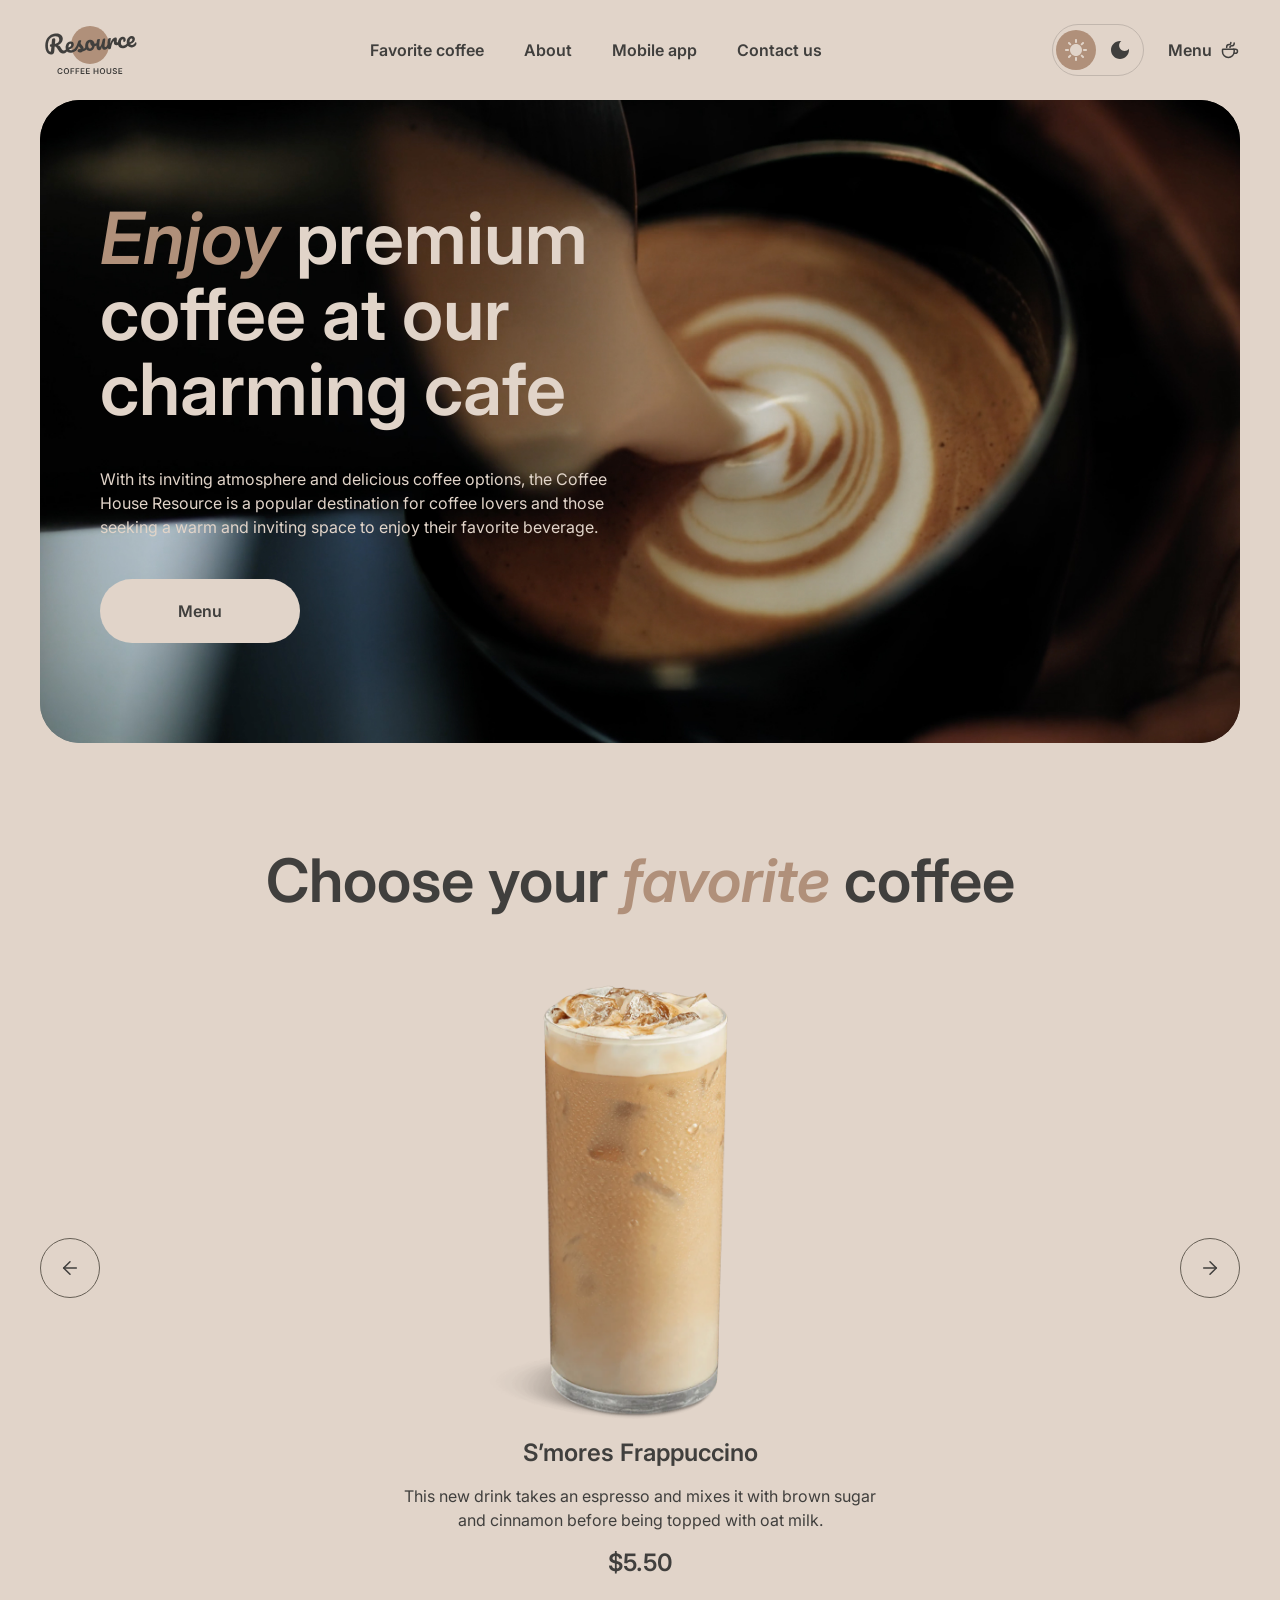
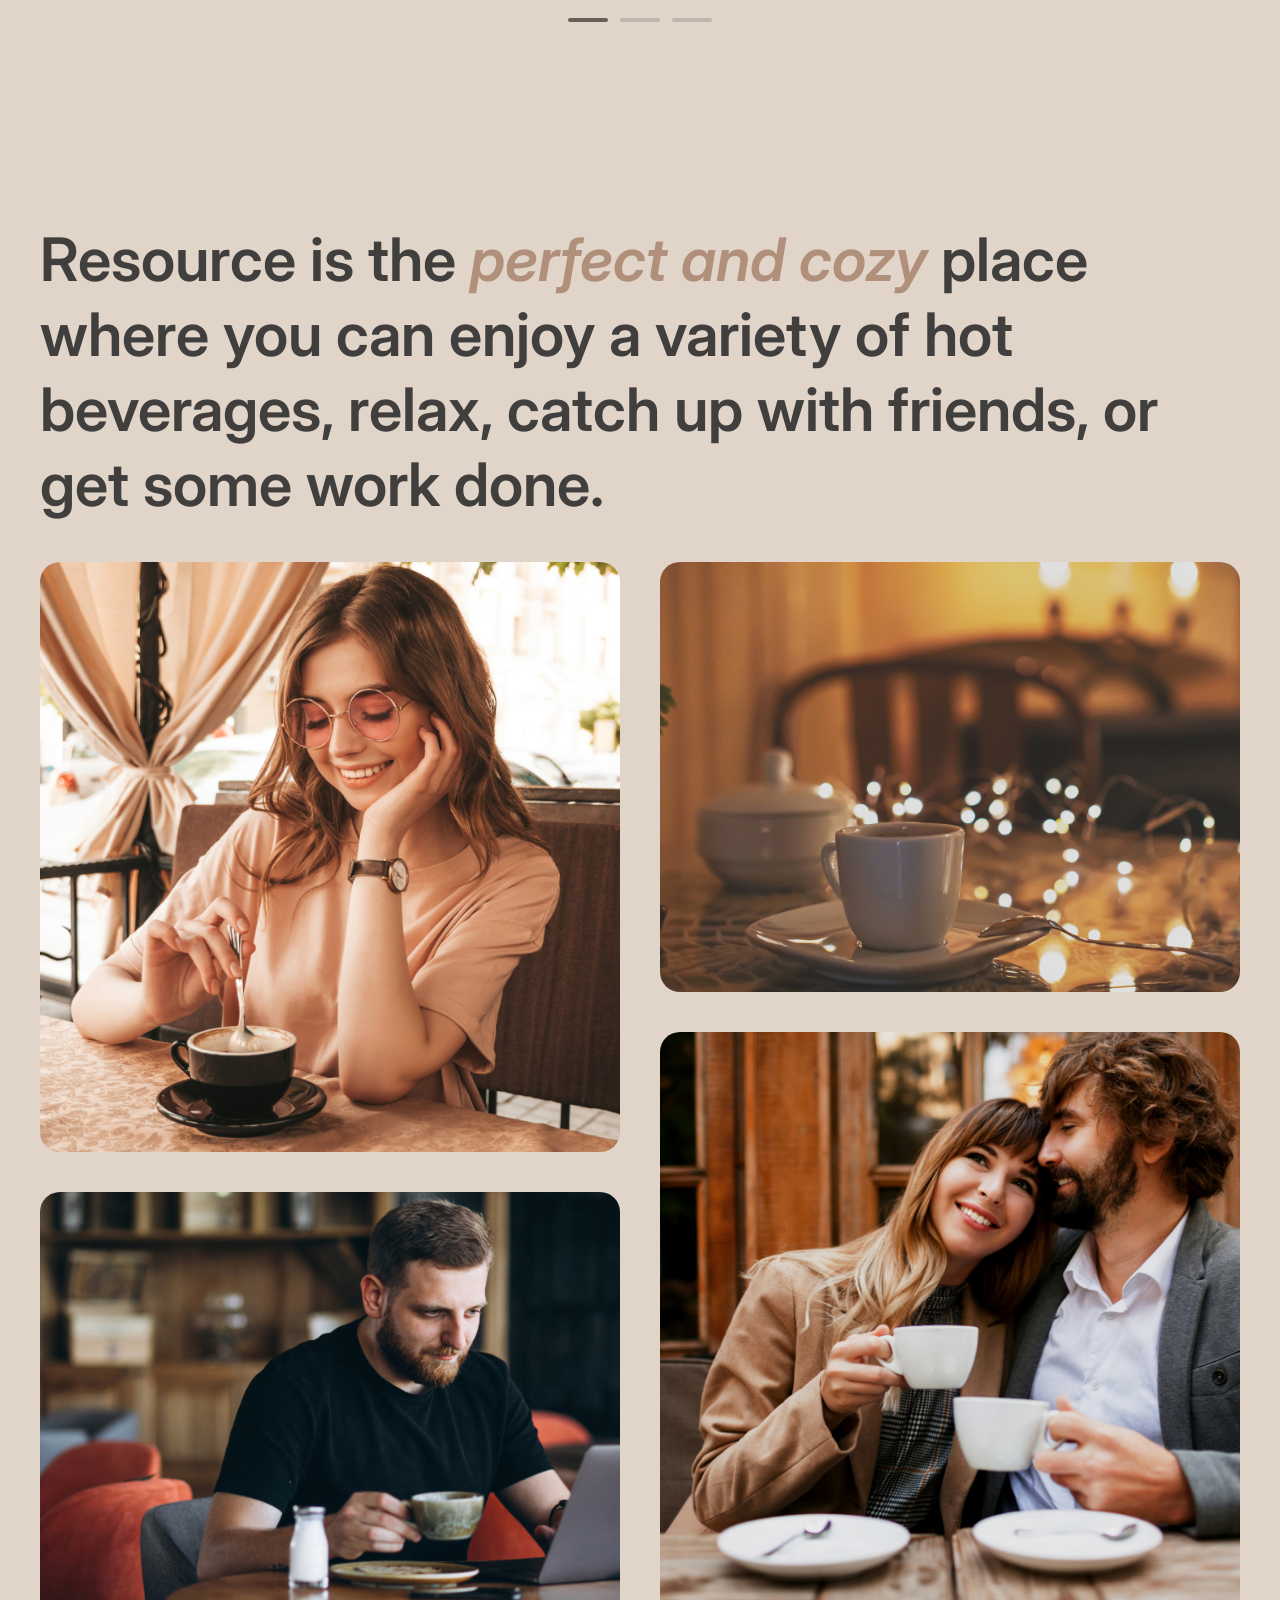
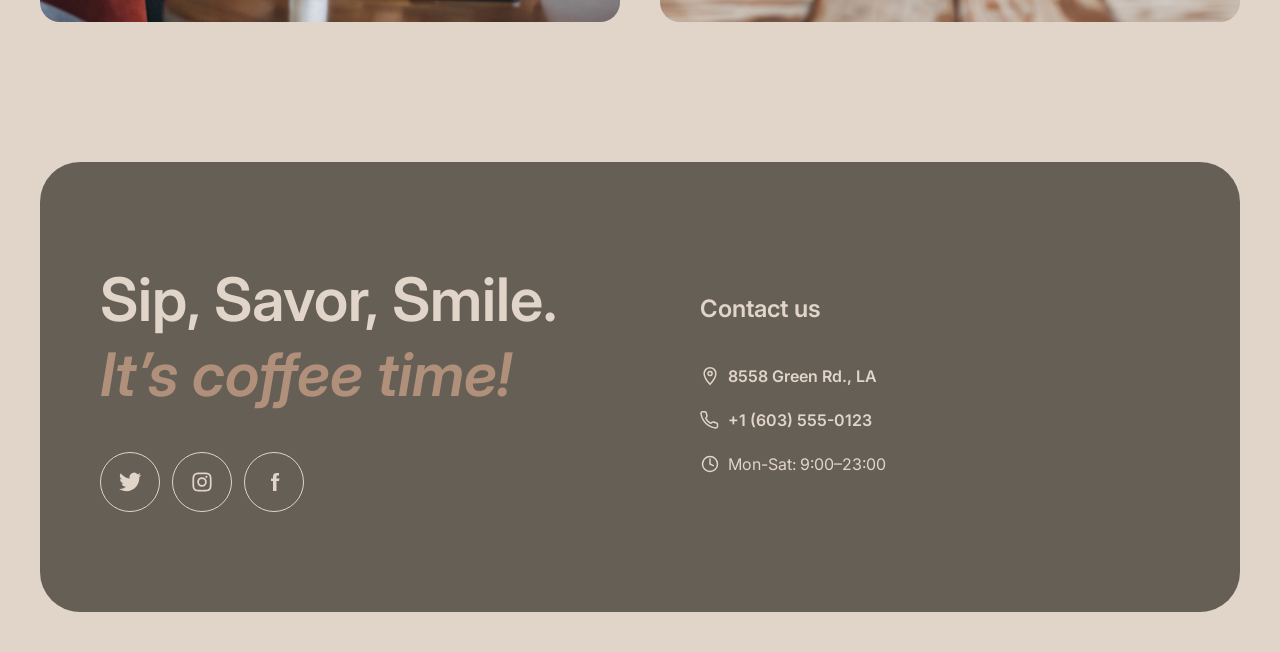
==== index.html @ faaba6bf "feat: add about section" ====
<!DOCTYPE html>
<html lang="en">
  <head>
    <meta charset="UTF-8">
    <meta name="viewport" content="width=device-width, initial-scale=1.0">
    <title>Resource Coffee</title>
    <link rel="preconnect" href="https://fonts.googleapis.com">
    <link rel="preconnect" href="https://fonts.gstatic.com" crossorigin>
    <link href="https://fonts.googleapis.com/css2?family=Inter:ital,wght@0,400;0,600;1,600&display=swap" rel="stylesheet">
    <link rel="stylesheet" href="styles/global.css">
    <link rel="stylesheet" href="styles/common.css">
    <link rel="stylesheet" href="styles/main-page.css">
    <script>
      (() => {
        const savedTheme = localStorage.getItem("theme");
        const theme =
          savedTheme ||
          (window.matchMedia("(prefers-color-scheme: dark)").matches
            ? "dark"
            : "light");

        document.documentElement.dataset.theme = theme;
      })();
    </script>
  </head>
  <body>
    <header class="header">
      <a class="header__logo" href="#" aria-label="Resource Coffee">
        <svg class="logo" width="100" height="60" aria-hidden="true" viewBox="0 0 100 60" fill="none" xmlns="http://www.w3.org/2000/svg">
        <path d="M69 25C69 35.4934 60.4934 44 50 44C39.5066 44 31 35.4934 31 25C31 14.5066 39.5066 6 50 6C60.4934 6 69 14.5066 69 25Z" fill="#B0907A"/>
        <path d="M95.6784 22.2913C95.8856 22.2732 96.0534 22.3548 96.1817 22.5364C96.326 22.7165 96.4127 22.9739 96.442 23.3086C96.4922 23.8824 96.4 24.3884 96.1652 24.8265C95.7789 25.5509 95.2359 26.1365 94.5362 26.5832C93.8524 27.0285 93.0084 27.295 92.0042 27.3829C90.4741 27.5168 89.2469 27.1664 88.3226 26.3318C87.3969 25.4812 86.8658 24.2749 86.7291 22.7129C86.6329 21.6131 86.7748 20.5727 87.1547 19.5919C87.5333 18.5951 88.1046 17.7822 88.8687 17.1532C89.6487 16.5229 90.5568 16.1623 91.5928 16.0717C92.5173 15.9908 93.2829 16.2049 93.8895 16.714C94.4948 17.2071 94.8386 17.9239 94.9209 18.8643C95.0171 19.9641 94.7016 20.9473 93.9743 21.814C93.2617 22.6633 91.9772 23.4021 90.1208 24.0303C90.5675 24.73 91.2451 25.0401 92.1537 24.9606C92.8072 24.9035 93.3279 24.7053 93.7158 24.3662C94.1197 24.0257 94.5692 23.4725 95.0643 22.7064C95.2346 22.4506 95.4393 22.3122 95.6784 22.2913ZM91.3914 18.4503C90.8016 18.5019 90.3295 18.8885 89.9751 19.6102C89.6365 20.3304 89.5098 21.1767 89.5949 22.149L89.5991 22.1968C90.5199 21.8914 91.2318 21.4918 91.7347 20.9981C92.2376 20.5044 92.4632 19.9626 92.4117 19.3729C92.3852 19.0701 92.2766 18.8386 92.0859 18.6786C91.9098 18.5013 91.6783 18.4252 91.3914 18.4503Z" fill="currentColor"/>
        <path d="M83.2976 28.1446C81.7356 28.2813 80.4779 27.9497 79.5245 27.1497C78.5857 26.3324 78.0529 25.1985 77.926 23.7481C77.813 22.457 77.969 21.303 78.394 20.2861C78.819 19.2692 79.4149 18.4622 80.1818 17.8651C80.9487 17.268 81.7784 16.9304 82.671 16.8523C83.5477 16.7756 84.2481 16.9793 84.7723 17.4635C85.311 17.9303 85.6159 18.5702 85.6871 19.383C85.7456 20.0525 85.6437 20.6316 85.3813 21.1203C85.1348 21.6076 84.7725 21.8722 84.2944 21.9141C83.9915 21.9406 83.7382 21.8904 83.5344 21.7637C83.3465 21.6356 83.2414 21.444 83.2191 21.189C83.2093 21.0774 83.2141 20.9485 83.2334 20.8023C83.2527 20.6561 83.2676 20.5504 83.278 20.4852C83.3367 20.2392 83.357 20.0125 83.3389 19.8053C83.3208 19.5981 83.2511 19.4436 83.1297 19.3418C83.0243 19.2386 82.876 19.1953 82.6847 19.2121C82.3181 19.2441 81.9901 19.4415 81.7006 19.8041C81.4097 20.1508 81.193 20.6114 81.0506 21.186C80.9081 21.7606 80.8661 22.3826 80.9247 23.0521C81.0865 24.901 81.9723 25.7551 83.5821 25.6142C84.2356 25.557 84.9181 25.2805 85.6296 24.7846C86.3556 24.2714 87.0469 23.5444 87.7034 22.6036C87.8752 22.3637 88.0806 22.2333 88.3197 22.2124C88.5269 22.1942 88.6946 22.2759 88.8229 22.4574C88.9672 22.6375 89.054 22.895 89.0832 23.2297C89.1362 23.8354 89.028 24.3427 88.7587 24.7518C88.0904 25.7418 87.2526 26.5378 86.2452 27.1399C85.2524 27.7247 84.2699 28.0596 83.2976 28.1446Z" fill="currentColor"/>
        <path d="M69.548 29.3476C68.9423 29.4006 68.4841 29.1195 68.1733 28.5042C67.8784 27.8876 67.6696 26.8779 67.5469 25.4753C67.3656 23.4032 67.4882 21.4089 67.9148 19.4924C68.0179 19.0177 68.2197 18.6627 68.5203 18.4276C68.8355 18.1752 69.288 18.0232 69.8778 17.9716C70.1965 17.9437 70.4232 17.964 70.5577 18.0326C70.6921 18.1011 70.7692 18.2469 70.7887 18.4701C70.811 18.7251 70.7416 19.3094 70.5806 20.2229C70.477 20.8744 70.3983 21.4434 70.3445 21.93C70.2907 22.4165 70.2626 23.0132 70.2602 23.7201C70.6663 22.3033 71.1584 21.136 71.7366 20.2181C72.3148 19.3002 72.8987 18.6308 73.4883 18.2098C74.0938 17.7874 74.6595 17.5532 75.1855 17.5072C76.2215 17.4166 76.7849 17.8893 76.8755 18.9253C76.8936 19.1325 76.8658 19.6409 76.7921 20.4504C76.7204 21.0991 76.6915 21.5032 76.7054 21.6626C76.7542 22.2204 76.9779 22.4819 77.3764 22.4471C77.8227 22.408 78.3658 22.0072 79.0057 21.2445C79.1948 21.0191 79.4009 20.8967 79.6241 20.8772C79.8313 20.8591 79.9991 20.9408 80.1274 21.1223C80.2702 21.2864 80.3549 21.5199 80.3814 21.8228C80.433 22.4125 80.314 22.8887 80.0245 23.2513C79.6187 23.7526 79.1275 24.1971 78.5511 24.5848C77.9893 24.9552 77.3736 25.1697 76.7042 25.2282C75.8594 25.3021 75.1951 25.1434 74.7111 24.7521C74.2431 24.3594 73.977 23.7965 73.9129 23.0633C73.892 22.8242 73.895 22.583 73.9219 22.3397C73.9258 22.0182 73.923 21.8016 73.9132 21.69C73.8909 21.435 73.7921 21.3151 73.6167 21.3305C73.3777 21.3514 73.0826 21.6503 72.7315 22.2271C72.395 22.7865 72.0738 23.5213 71.768 24.4314C71.4621 25.3415 71.2322 26.2932 71.0782 27.2864C70.9684 28.0509 70.8058 28.5791 70.5904 28.8709C70.3896 29.1455 70.0421 29.3044 69.548 29.3476Z" fill="currentColor"/>
        <path d="M59.2452 30.2488C58.5279 30.3116 57.9096 30.0364 57.3902 29.4233C56.8853 28.7929 56.5897 27.9836 56.5032 26.9954C56.3986 25.8 56.3828 24.7012 56.4557 23.699C56.5273 22.6809 56.6975 21.5979 56.9665 20.4501C57.0841 19.958 57.2772 19.5958 57.546 19.3635C57.8148 19.1312 58.26 18.9878 58.8816 18.9334C59.2323 18.9028 59.4762 18.9376 59.6135 19.038C59.7667 19.1371 59.8531 19.2981 59.8726 19.5213C59.8838 19.6488 59.8337 20.0868 59.7226 20.8354C59.6148 21.4391 59.534 21.9842 59.4802 22.4707C59.3078 24.1722 59.246 25.3019 59.2948 25.8598C59.3241 26.1945 59.3849 26.4301 59.4771 26.5666C59.568 26.6871 59.7011 26.7397 59.8764 26.7244C60.1155 26.7035 60.3895 26.4386 60.6983 25.9297C61.023 25.4195 61.3421 24.6608 61.6555 23.6536C61.9849 22.6451 62.2788 21.4148 62.5372 19.9627C62.6229 19.4734 62.7842 19.114 63.0211 18.8845C63.2739 18.6535 63.6633 18.5151 64.1893 18.4691C64.5559 18.437 64.8151 18.4625 64.967 18.5456C65.1174 18.6127 65.203 18.7658 65.224 19.0049C65.2588 19.4034 65.1551 20.5127 64.9128 22.3327C64.645 24.412 64.532 25.6907 64.5739 26.1688C64.6004 26.4717 64.685 26.7052 64.8279 26.8694C64.9693 27.0176 65.1437 27.0827 65.3509 27.0645C65.6697 27.0366 66.0275 26.8126 66.4244 26.3924C66.8358 25.9549 67.3698 25.2657 68.0263 24.3249C68.198 24.0851 68.4035 23.9547 68.6425 23.9337C68.8498 23.9156 69.0175 23.9973 69.1458 24.1788C69.2901 24.3589 69.3768 24.6163 69.4061 24.9511C69.4619 25.5886 69.3537 26.096 69.0815 26.4731C68.4701 27.3779 67.7896 28.1361 67.04 28.7477C66.3064 29.358 65.4375 29.707 64.4334 29.7949C63.6683 29.8618 63.0766 29.6165 62.6585 29.0588C62.2562 28.4997 62.0084 27.6862 61.9149 26.6183C61.7388 27.7259 61.4055 28.5982 60.9152 29.2354C60.4235 29.8566 59.8668 30.1944 59.2452 30.2488Z" fill="currentColor"/>
        <path d="M57.5606 22.8796C57.7678 22.8614 57.9362 22.9511 58.0659 23.1485C58.1956 23.346 58.2744 23.6041 58.3023 23.9229C58.3692 24.688 58.1779 25.1625 57.7282 25.3463C56.8011 25.7647 55.7659 26.048 54.6225 26.1963C54.4367 27.5616 53.9332 28.6898 53.1117 29.5808C52.2888 30.4559 51.3115 30.9429 50.1799 31.0419C49.2235 31.1256 48.3824 30.9663 47.6566 30.564C46.9467 30.1603 46.383 29.5913 45.9654 28.8569C45.5478 28.1225 45.3 27.309 45.2219 26.4164C45.1159 25.205 45.2529 24.1089 45.6328 23.1281C46.0114 22.1313 46.5841 21.3343 47.351 20.7372C48.1165 20.1242 48.9933 19.7744 49.9816 19.688C51.1929 19.582 52.2022 19.9193 53.0093 20.6999C53.8309 21.4632 54.3592 22.453 54.5941 23.6691C55.339 23.5558 56.2177 23.3183 57.23 22.9567C57.3547 22.9136 57.4649 22.8879 57.5606 22.8796ZM50.1494 28.4908C50.6595 28.4462 51.0797 28.2007 51.41 27.7542C51.7563 27.3063 51.959 26.6863 52.0182 25.8941C51.4948 25.6026 51.0739 25.1977 50.7555 24.6795C50.4531 24.1599 50.2754 23.5972 50.2224 22.9916C50.2001 22.7365 50.2017 22.4794 50.2272 22.2202L50.1076 22.2307C49.4701 22.2864 48.9633 22.644 48.5873 23.3032C48.2259 23.9452 48.094 24.824 48.1916 25.9398C48.2683 26.8164 48.4942 27.4712 48.8694 27.9042C49.2605 28.3357 49.6872 28.5313 50.1494 28.4908Z" fill="currentColor"/>
        <path d="M40.3093 32.4354C39.4805 32.508 38.8262 32.3725 38.3464 32.029C37.8826 31.6841 37.6298 31.2726 37.5879 30.7944C37.5517 30.38 37.6717 30.0081 37.9481 29.6787C38.2244 29.3494 38.6575 29.1589 39.2472 29.1073C39.4544 29.0892 39.6956 29.0922 39.9708 29.1163C40.2604 29.1231 40.4777 29.1282 40.6226 29.1316C40.5704 28.7185 40.4406 28.3364 40.2332 27.9851C40.0417 27.6325 39.8038 27.3 39.5195 26.9876C39.2338 26.6592 38.9682 26.3773 38.7228 26.1418C38.3109 27.1254 37.8851 27.9497 37.4454 28.6145C37.0216 29.278 36.5472 29.9137 36.0222 30.5218C35.7604 30.8338 35.4701 31.0038 35.1513 31.0316C34.8963 31.054 34.6814 30.9844 34.5067 30.823C34.3306 30.6457 34.2307 30.4216 34.207 30.1506C34.1791 29.8318 34.2648 29.5272 34.4643 29.2367L34.7416 28.827C35.5235 27.6664 36.1068 26.7159 36.4918 25.9756C36.7223 25.4896 36.9874 24.8481 37.2871 24.0509C37.5853 23.2379 37.8735 22.4016 38.1517 21.542C38.3932 20.8142 38.9921 20.4085 39.9484 20.3248C40.3947 20.2858 40.709 20.2984 40.8913 20.3628C41.0736 20.4271 41.1725 20.547 41.1878 20.7223C41.1962 20.8179 41.1775 20.9722 41.1319 21.1849C41.0863 21.3977 41.0167 21.6126 40.9233 21.8296C40.6866 22.4285 40.5857 22.9272 40.6205 23.3257C40.6415 23.5647 40.7442 23.8208 40.9286 24.0937C41.1291 24.3653 41.4235 24.7009 41.8118 25.1006C42.3804 25.7254 42.8131 26.2657 43.11 26.7216C43.4214 27.1601 43.6015 27.6583 43.6503 28.2162C43.6642 28.3756 43.6678 28.6001 43.6611 28.8898C44.4156 28.5187 45.2617 27.6335 46.1993 26.2345C46.371 25.9946 46.5765 25.8642 46.8155 25.8433C47.0227 25.8252 47.1905 25.9069 47.3188 26.0884C47.4631 26.2685 47.5498 26.5259 47.5791 26.8606C47.6321 27.4663 47.5239 27.9737 47.2545 28.3827C46.544 29.4407 45.8382 30.185 45.1371 30.6158C44.4505 31.0292 43.5747 31.2985 42.5095 31.4238C41.9194 32.0215 41.186 32.3587 40.3093 32.4354Z" fill="currentColor"/>
        <path d="M36.6171 26.7357C36.8243 26.7175 36.9921 26.7992 37.1204 26.9807C37.2646 27.1608 37.3514 27.4183 37.3807 27.753C37.4365 28.3905 37.3283 28.8979 37.0561 29.2751C36.5291 30.0439 35.7502 30.7786 34.7193 31.4791C33.7044 32.1782 32.5833 32.5815 31.3559 32.6888C29.6823 32.8353 28.3436 32.4947 27.3396 31.667C26.3356 30.8394 25.7646 29.6365 25.6266 28.0586C25.5304 26.9588 25.6722 25.9185 26.0522 24.9376C26.4308 23.9408 27.0021 23.1279 27.7662 22.4989C28.5462 21.8686 29.4542 21.508 30.4903 21.4174C31.4147 21.3365 32.1803 21.5506 32.787 22.0597C33.3923 22.5528 33.7361 23.2696 33.8183 24.21C33.9145 25.3098 33.599 26.293 32.8718 27.1597C32.1591 28.009 30.8826 28.7471 29.0422 29.3739C29.5048 30.0722 30.294 30.3726 31.4098 30.275C32.127 30.2122 32.9183 29.894 33.7836 29.3204C34.6634 28.7295 35.4025 27.9983 36.0009 27.1269C36.1726 26.887 36.378 26.7566 36.6171 26.7357ZM30.2888 23.796C29.6991 23.8476 29.227 24.2342 28.8725 24.9559C28.534 25.6761 28.4073 26.5224 28.4923 27.4947L28.4965 27.5425C29.4174 27.2371 30.1293 26.8375 30.6322 26.3438C31.1351 25.8501 31.3607 25.3083 31.3091 24.7186C31.2826 24.4158 31.174 24.1843 30.9834 24.0243C30.8072 23.847 30.5757 23.7709 30.2888 23.796Z" fill="currentColor"/>
        <path d="M27.6906 27.5167C27.8978 27.4986 28.0656 27.5803 28.1939 27.7618C28.3382 27.9419 28.4249 28.1993 28.4542 28.5341C28.5086 29.1557 28.4004 29.6631 28.1296 30.0561C27.4454 31.0476 26.7351 31.8324 25.9987 32.4108C25.261 32.9733 24.3581 33.3012 23.2902 33.3946C22.2541 33.4853 21.3451 33.2837 20.5631 32.79C19.797 32.2949 19.028 31.3985 18.256 30.1009C17.6351 29.063 17.151 28.3023 16.8035 27.8188C16.4547 27.3193 16.119 26.9712 15.7967 26.7745C15.4903 26.5765 15.1198 26.4724 14.6852 26.4622C14.6508 26.8025 14.5595 27.8705 14.4114 29.6663C14.3537 30.4744 14.3165 30.9675 14.3 31.1456C14.2256 32.1319 13.9724 32.9089 13.5402 33.4767C13.1067 34.0286 12.4038 34.3471 11.4315 34.4321C10.3636 34.5256 9.38799 34.2977 8.50477 33.7486C7.63609 33.1822 6.9298 32.3606 6.38589 31.2839C5.84059 30.1913 5.50518 28.9277 5.37968 27.4932C5.1454 24.8154 5.40544 22.4638 6.15978 20.4383C6.93006 18.4115 8.10738 16.8148 9.69174 15.6483C11.2906 14.4644 13.1899 13.7763 15.3895 13.5838C16.9196 13.45 18.223 13.5688 19.2994 13.9404C20.3759 14.312 21.1968 14.8826 21.762 15.6523C22.3432 16.4206 22.6784 17.3148 22.7676 18.3349C22.8457 19.2275 22.7073 20.1229 22.3522 21.0213C22.0117 21.9023 21.4476 22.7066 20.66 23.434C19.8724 24.1614 18.8869 24.7375 17.7034 25.1622C18.4866 25.3025 19.1057 25.5856 19.5605 26.0116C20.0154 26.4376 20.4891 27.0787 20.9816 27.9351C21.5115 28.8524 22.0112 29.5153 22.4806 29.924C22.966 30.3312 23.4955 30.5098 24.0693 30.4596C24.5794 30.4149 25.0509 30.205 25.4838 29.8299C25.9154 29.4388 26.4456 28.7981 27.0744 27.9079C27.2461 27.6681 27.4515 27.5377 27.6906 27.5167ZM11.3837 26.727C10.8418 26.7744 10.4561 26.6797 10.2266 26.4428C10.013 26.2045 9.89225 25.9259 9.86436 25.6071C9.8309 25.2246 9.92394 24.9113 10.1435 24.6672C10.379 24.4218 10.6562 24.2851 10.9749 24.2572L11.5727 24.2049C11.691 22.6206 11.8123 21.2528 11.9364 20.1016C12.053 19.0474 12.6771 18.4708 13.8088 18.3718C14.7173 18.2923 15.2071 18.659 15.2782 19.4719C15.2936 19.6473 15.2975 19.7835 15.2899 19.8805L14.9199 23.9121C15.7764 23.789 16.5393 23.5134 17.2085 23.0855C17.8937 22.6561 18.4149 22.0966 18.7722 21.4068C19.1454 20.7156 19.2957 19.9556 19.2232 19.1268C19.1353 18.1226 18.7236 17.3636 17.988 16.8498C17.2524 16.3359 16.2232 16.1369 14.9002 16.2526C13.3382 16.3893 12.0016 16.8997 10.8904 17.7839C9.79381 18.6508 8.98568 19.8779 8.46605 21.4653C7.94503 23.0366 7.78003 24.9142 7.97108 27.0978C8.06033 28.1179 8.24063 28.9855 8.51198 29.7006C8.78334 30.4157 9.08648 30.9432 9.42139 31.2834C9.75631 31.6235 10.0592 31.7817 10.3302 31.7579C10.5374 31.7398 10.6957 31.6216 10.8051 31.4032C10.9304 31.1834 11.0127 30.839 11.052 30.3698L11.3837 26.727Z" fill="currentColor"/>
        <path d="M78.4033 54.0001V48.1819H82.1874V49.0654H79.4573V50.645H81.9914V51.5285H79.4573V53.1165H82.2101V54.0001H78.4033Z" fill="currentColor"/>
        <path d="M75.9698 49.7813C75.9433 49.5332 75.8316 49.34 75.6346 49.2017C75.4395 49.0635 75.1857 48.9943 74.8732 48.9943C74.6535 48.9943 74.4651 49.0275 74.3079 49.0938C74.1507 49.1601 74.0304 49.25 73.9471 49.3637C73.8638 49.4773 73.8211 49.607 73.8192 49.7529C73.8192 49.8741 73.8467 49.9792 73.9016 50.0682C73.9585 50.1572 74.0352 50.233 74.1317 50.2955C74.2283 50.3561 74.3353 50.4072 74.4528 50.4489C74.5702 50.4906 74.6886 50.5256 74.8079 50.554L75.3533 50.6904C75.573 50.7415 75.7842 50.8106 75.9869 50.8977C76.1914 50.9849 76.3742 51.0947 76.5352 51.2273C76.698 51.3599 76.8268 51.5199 76.9215 51.7074C77.0162 51.8949 77.0636 52.1146 77.0636 52.3665C77.0636 52.7074 76.9764 53.0076 76.8022 53.2671C76.628 53.5246 76.3761 53.7263 76.0465 53.8722C75.7189 54.0161 75.3221 54.0881 74.8562 54.0881C74.4035 54.0881 74.0105 54.018 73.6772 53.8779C73.3458 53.7377 73.0863 53.5332 72.8988 53.2642C72.7132 52.9953 72.6128 52.6676 72.5977 52.2813H73.6346C73.6497 52.4839 73.7122 52.6525 73.8221 52.787C73.9319 52.9214 74.0749 53.0218 74.2511 53.0881C74.4291 53.1544 74.628 53.1875 74.8477 53.1875C75.0768 53.1875 75.2776 53.1534 75.4499 53.0852C75.6242 53.0152 75.7605 52.9186 75.859 52.7955C75.9575 52.6705 76.0077 52.5246 76.0096 52.358C76.0077 52.2065 75.9632 52.0815 75.8761 51.983C75.7889 51.8826 75.6668 51.7993 75.5096 51.733C75.3543 51.6648 75.1725 51.6042 74.9641 51.5512L74.3022 51.3807C73.823 51.2576 73.4442 51.071 73.1658 50.821C72.8893 50.5692 72.7511 50.2349 72.7511 49.8182C72.7511 49.4754 72.8439 49.1752 73.0295 48.9176C73.217 48.6601 73.4717 48.4602 73.7937 48.3182C74.1156 48.1743 74.4802 48.1023 74.8874 48.1023C75.3003 48.1023 75.6621 48.1743 75.9727 48.3182C76.2852 48.4602 76.5304 48.6582 76.7085 48.912C76.8865 49.1638 76.9783 49.4536 76.984 49.7813H75.9698Z" fill="currentColor"/>
        <path d="M70.2086 48.1819H71.2626V51.983C71.2626 52.3997 71.1641 52.7662 70.9672 53.0825C70.7721 53.3987 70.4975 53.6459 70.1433 53.8239C69.7891 54.0001 69.3753 54.0881 68.9018 54.0881C68.4264 54.0881 68.0117 54.0001 67.6575 53.8239C67.3033 53.6459 67.0287 53.3987 66.8336 53.0825C66.6386 52.7662 66.541 52.3997 66.541 51.983V48.1819H67.595V51.895C67.595 52.1374 67.648 52.3533 67.7541 52.5427C67.862 52.7321 68.0136 52.8807 68.2086 52.9887C68.4037 53.0948 68.6348 53.1478 68.9018 53.1478C69.1689 53.1478 69.3999 53.0948 69.595 52.9887C69.792 52.8807 69.9435 52.7321 70.0495 52.5427C70.1556 52.3533 70.2086 52.1374 70.2086 51.895V48.1819Z" fill="currentColor"/>
        <path d="M65.1444 51.0909C65.1444 51.7178 65.027 52.2548 64.7922 52.7017C64.5592 53.1468 64.241 53.4877 63.8376 53.7245C63.4361 53.9612 62.9806 54.0796 62.4711 54.0796C61.9617 54.0796 61.5052 53.9612 61.1018 53.7245C60.7003 53.4858 60.3821 53.144 60.1473 52.6989C59.9143 52.2519 59.7979 51.7159 59.7979 51.0909C59.7979 50.464 59.9143 49.9281 60.1473 49.483C60.3821 49.036 60.7003 48.6942 61.1018 48.4574C61.5052 48.2207 61.9617 48.1023 62.4711 48.1023C62.9806 48.1023 63.4361 48.2207 63.8376 48.4574C64.241 48.6942 64.5592 49.036 64.7922 49.483C65.027 49.9281 65.1444 50.464 65.1444 51.0909ZM64.0848 51.0909C64.0848 50.6496 64.0157 50.2775 63.8774 49.9745C63.741 49.6695 63.5516 49.4394 63.3092 49.2841C63.0668 49.1269 62.7874 49.0483 62.4711 49.0483C62.1549 49.0483 61.8755 49.1269 61.6331 49.2841C61.3907 49.4394 61.2003 49.6695 61.0621 49.9745C60.9257 50.2775 60.8575 50.6496 60.8575 51.0909C60.8575 51.5322 60.9257 51.9053 61.0621 52.2102C61.2003 52.5133 61.3907 52.7434 61.6331 52.9006C61.8755 53.0559 62.1549 53.1335 62.4711 53.1335C62.7874 53.1335 63.0668 53.0559 63.3092 52.9006C63.5516 52.7434 63.741 52.5133 63.8774 52.2102C64.0157 51.9053 64.0848 51.5322 64.0848 51.0909Z" fill="currentColor"/>
        <path d="M53.5918 54.0001V48.1819H54.6458V50.645H57.3418V48.1819H58.3986V54.0001H57.3418V51.5285H54.6458V54.0001H53.5918Z" fill="currentColor"/>
        <path d="M45.9482 54.0001V48.1819H49.7323V49.0654H47.0022V50.645H49.5363V51.5285H47.0022V53.1165H49.7551V54.0001H45.9482Z" fill="currentColor"/>
        <path d="M40.6895 54.0001V48.1819H44.4735V49.0654H41.7434V50.645H44.2775V51.5285H41.7434V53.1165H44.4963V54.0001H40.6895Z" fill="currentColor"/>
        <path d="M35.6016 54.0001V48.1819H39.3288V49.0654H36.6555V50.645H39.0732V51.5285H36.6555V54.0001H35.6016Z" fill="currentColor"/>
        <path d="M30.5137 54.0001V48.1819H34.2409V49.0654H31.5676V50.645H33.9853V51.5285H31.5676V54.0001H30.5137Z" fill="currentColor"/>
        <path d="M29.1181 51.0909C29.1181 51.7178 29.0007 52.2548 28.7658 52.7017C28.5328 53.1468 28.2147 53.4877 27.8113 53.7245C27.4097 53.9612 26.9542 54.0796 26.4448 54.0796C25.9353 54.0796 25.4789 53.9612 25.0755 53.7245C24.6739 53.4858 24.3558 53.144 24.1209 52.6989C23.888 52.2519 23.7715 51.7159 23.7715 51.0909C23.7715 50.464 23.888 49.9281 24.1209 49.483C24.3558 49.036 24.6739 48.6942 25.0755 48.4574C25.4789 48.2207 25.9353 48.1023 26.4448 48.1023C26.9542 48.1023 27.4097 48.2207 27.8113 48.4574C28.2147 48.6942 28.5328 49.036 28.7658 49.483C29.0007 49.9281 29.1181 50.464 29.1181 51.0909ZM28.0584 51.0909C28.0584 50.6496 27.9893 50.2775 27.851 49.9745C27.7147 49.6695 27.5253 49.4394 27.2828 49.2841C27.0404 49.1269 26.7611 49.0483 26.4448 49.0483C26.1285 49.0483 25.8491 49.1269 25.6067 49.2841C25.3643 49.4394 25.1739 49.6695 25.0357 49.9745C24.8993 50.2775 24.8311 50.6496 24.8311 51.0909C24.8311 51.5322 24.8993 51.9053 25.0357 52.2102C25.1739 52.5133 25.3643 52.7434 25.6067 52.9006C25.8491 53.0559 26.1285 53.1335 26.4448 53.1335C26.7611 53.1335 27.0404 53.0559 27.2828 52.9006C27.5253 52.7434 27.7147 52.5133 27.851 52.2102C27.9893 51.9053 28.0584 51.5322 28.0584 51.0909Z" fill="currentColor"/>
        <path d="M22.5536 50.1449H21.4911C21.4608 49.9707 21.4049 49.8163 21.3235 49.6818C21.2421 49.5455 21.1407 49.4299 21.0195 49.3352C20.8983 49.2406 20.7601 49.1695 20.6048 49.1222C20.4513 49.0729 20.2856 49.0483 20.1076 49.0483C19.7913 49.0483 19.511 49.1279 19.2667 49.287C19.0224 49.4442 18.8311 49.6752 18.6928 49.9801C18.5546 50.2832 18.4854 50.6534 18.4854 51.0909C18.4854 51.536 18.5546 51.911 18.6928 52.2159C18.833 52.519 19.0243 52.7481 19.2667 52.9034C19.511 53.0568 19.7904 53.1335 20.1048 53.1335C20.279 53.1335 20.4419 53.1108 20.5934 53.0654C20.7468 53.018 20.8841 52.9489 21.0053 52.858C21.1284 52.7671 21.2317 52.6553 21.315 52.5227C21.4002 52.3902 21.4589 52.2387 21.4911 52.0682L22.5536 52.0739C22.5138 52.3504 22.4277 52.6099 22.2951 52.8523C22.1644 53.0947 21.993 53.3087 21.7809 53.4943C21.5688 53.6781 21.3207 53.822 21.0366 53.9262C20.7525 54.0284 20.4371 54.0796 20.0906 54.0796C19.5792 54.0796 19.1228 53.9612 18.7212 53.7245C18.3197 53.4877 18.0034 53.1459 17.7724 52.6989C17.5413 52.2519 17.4258 51.7159 17.4258 51.0909C17.4258 50.464 17.5423 49.9281 17.7752 49.483C18.0082 49.036 18.3254 48.6942 18.7269 48.4574C19.1284 48.2207 19.583 48.1023 20.0906 48.1023C20.4144 48.1023 20.7156 48.1477 20.994 48.2387C21.2724 48.3296 21.5205 48.4631 21.7383 48.6392C21.9561 48.8135 22.1351 49.0275 22.2752 49.2813C22.4173 49.5332 22.5101 49.821 22.5536 50.1449Z" fill="currentColor"/>
        </svg>
      </a>
      <nav class="header__nav" aria-label="Main">
        <ul class="header__nav-list">
          <li><a class="link" href="#favorite">Favorite coffee</a></li>
          <li><a class="link" href="#about">About</a></li>
          <li><a class="link" href="#">Mobile app</a></li>
          <li><a class="link" href="#">Contact us</a></li>
        </ul>
      </nav>
      <div class="header__actions">
        <div class="theme-switch" role="group" aria-label="Theme">
          <button class="theme-switch__option" type="button" data-theme-set="light" aria-pressed="true" aria-label="Light theme">
            <svg class="theme-switch__icon theme-switch__icon--sun" width="22" height="22" aria-hidden="true" viewBox="0 0 22 22" fill="none" xmlns="http://www.w3.org/2000/svg">
              <path d="M10 3V1C10 0.45 10.45 0 11 0C11.55 0 12 0.45 12 1V3C12 3.55 11.55 4 11 4C10.45 4 10 3.55 10 3ZM17.36 6.05L18.77 4.63C19.16 4.24 19.16 3.61 18.77 3.22C18.38 2.83 17.75 2.83 17.36 3.22L15.95 4.64C15.56 5.03 15.56 5.66 15.95 6.05C16.34 6.44 16.97 6.44 17.36 6.05ZM21 10H19C18.45 10 18 10.45 18 11C18 11.55 18.45 12 19 12H21C21.55 12 22 11.55 22 11C22 10.45 21.55 10 21 10ZM11 18C10.45 18 10 18.45 10 19V21C10 21.55 10.45 22 11 22C11.55 22 12 21.55 12 21V19C12 18.45 11.55 18 11 18ZM4.64 6.05L3.22 4.64C2.83 4.25 2.83 3.61 3.22 3.23C3.61 2.85 4.25 2.84 4.63 3.23L6.04 4.64C6.43 5.03 6.43 5.67 6.04 6.05C5.65 6.43 5.02 6.44 4.64 6.05ZM15.95 15.95C15.56 16.34 15.56 16.98 15.95 17.36L17.36 18.77C17.75 19.16 18.39 19.16 18.77 18.77C19.16 18.38 19.16 17.74 18.77 17.36L17.36 15.95C16.98 15.56 16.34 15.56 15.95 15.95ZM1 12H3C3.55 12 4 11.55 4 11C4 10.45 3.55 10 3 10H1C0.45 10 0 10.45 0 11C0 11.55 0.45 12 1 12ZM4.64 18.78L6.05 17.37C6.44 16.98 6.44 16.34 6.05 15.96C5.66 15.58 5.02 15.57 4.64 15.96L3.23 17.37C2.84 17.76 2.84 18.4 3.23 18.78C3.61 19.17 4.25 19.17 4.64 18.78ZM11 5C7.69 5 5 7.69 5 11C5 14.31 7.69 17 11 17C14.31 17 17 14.31 17 11C17 7.69 14.31 5 11 5Z" fill="currentColor"/>
            </svg>
          </button>
          <button class="theme-switch__option" type="button" data-theme-set="dark" aria-pressed="false" aria-label="Dark theme">
            <svg class="theme-switch__icon theme-switch__icon--moon" width="18" height="18" aria-hidden="true" viewBox="0 0 18 18" fill="none" xmlns="http://www.w3.org/2000/svg">
              <path d="M9 0C4.03 0 0 4.03 0 9C0 13.97 4.03 18 9 18C13.97 18 18 13.97 18 9C18 8.54 17.96 8.08 17.9 7.64C16.92 9.01 15.32 9.9 13.5 9.9C10.52 9.9 8.1 7.48 8.1 4.5C8.1 2.69 8.99 1.08 10.36 0.0999999C9.92 0.0399999 9.46 0 9 0Z" fill="currentColor"/>
            </svg>
          </button>
        </div>
        <a class="link header__menu" href="#">
          Menu
          <svg class="header__menu-icon" width="20" height="20" aria-hidden="true" viewBox="0 0 20 20" fill="none" xmlns="http://www.w3.org/2000/svg">
            <path d="M14.167 9.76667V11.6667C14.167 14.8883 11.5553 17.5 8.33366 17.5C5.112 17.5 2.50033 14.8883 2.50033 11.6667V9.76667C2.50033 9.4353 2.76896 9.16667 3.10033 9.16667H13.567C13.8984 9.16667 14.167 9.4353 14.167 9.76667Z" stroke="currentColor" stroke-width="1.5" stroke-linecap="round" stroke-linejoin="round"/>
            <path d="M10.0003 7.50008C10.0003 6.66675 10.5956 5.83341 11.786 5.83341C13.101 5.83341 14.167 4.76743 14.167 3.45246V2.91675" stroke="currentColor" stroke-width="1.5" stroke-linecap="round" stroke-linejoin="round"/>
            <path d="M6.66634 7.5V7.08333C6.66634 5.70262 7.78563 4.58333 9.16634 4.58333C10.0868 4.58333 10.833 3.83714 10.833 2.91667V2.5" stroke="currentColor" stroke-width="1.5" stroke-linecap="round" stroke-linejoin="round"/>
            <path d="M13.333 9.16675H15.4163C16.5669 9.16675 17.4997 10.0995 17.4997 11.2501C17.4997 12.4007 16.5669 13.3334 15.4163 13.3334H14.1663" stroke="currentColor" stroke-width="1.5" stroke-linecap="round" stroke-linejoin="round"/>
          </svg>
        </a>
        <button class="header__burger" type="button" aria-label="Open menu">
          <svg class="header__burger-icon" width="44" height="44" aria-hidden="true" viewBox="0 0 44 44" fill="none" xmlns="http://www.w3.org/2000/svg">
            <rect x="0.5" y="0.5" width="43" height="43" rx="21.5" stroke="var(--border-inverse)"/>
            <path d="M14 18H30" stroke="currentColor" stroke-width="1.5" stroke-linecap="round" stroke-linejoin="round"/>
            <path d="M14 26H30" stroke="currentColor" stroke-width="1.5" stroke-linecap="round" stroke-linejoin="round"/>
          </svg>
        </button>
      </div>
    </header>

    <main class="main">
      <section class="hero" aria-label="Welcome">
        <video
          class="hero__video"
          autoplay
          muted
          loop
          playsinline
          poster="images/hero/img-hero.jpg"
          aria-hidden="true"
        >
          <source src="images/hero/hero.mp4" type="video/mp4">
        </video>
        <div class="hero__content">
          <h1 class="heading-1 hero__title">
            <span class="heading-1--accent">Enjoy</span> premium coffee
            at our charming cafe
          </h1>
          <p class="medium hero__text">
            With its inviting atmosphere and delicious coffee options, the Coffee House Resource
            is a popular destination for coffee lovers and those seeking a warm and inviting space to enjoy their
            favorite beverage.
          </p>
          <a class="button hero__button" href="#">
            <span class="hero__button-label">Menu</span>
            <svg class="hero__button-icon" width="20" height="20" aria-hidden="true" viewBox="0 0 20 20" fill="none" xmlns="http://www.w3.org/2000/svg">
              <path d="M14.167 9.76667V11.6667C14.167 14.8883 11.5553 17.5 8.33366 17.5C5.112 17.5 2.50033 14.8883 2.50033 11.6667V9.76667C2.50033 9.4353 2.76896 9.16667 3.10033 9.16667H13.567C13.8984 9.16667 14.167 9.4353 14.167 9.76667Z" stroke="currentColor" stroke-width="1.5" stroke-linecap="round" stroke-linejoin="round"/>
              <path d="M10.0003 7.50008C10.0003 6.66675 10.5956 5.83341 11.786 5.83341C13.101 5.83341 14.167 4.76743 14.167 3.45246V2.91675" stroke="currentColor" stroke-width="1.5" stroke-linecap="round" stroke-linejoin="round"/>
              <path d="M6.66634 7.5V7.08333C6.66634 5.70262 7.78563 4.58333 9.16634 4.58333C10.0868 4.58333 10.833 3.83714 10.833 2.91667V2.5" stroke="currentColor" stroke-width="1.5" stroke-linecap="round" stroke-linejoin="round"/>
              <path d="M13.333 9.16675H15.4163C16.5669 9.16675 17.4997 10.0995 17.4997 11.2501C17.4997 12.4007 16.5669 13.3334 15.4163 13.3334H14.1663" stroke="currentColor" stroke-width="1.5" stroke-linecap="round" stroke-linejoin="round"/>
            </svg>
          </a>
        </div>
      </section>

      <section class="favorites" id="favorite" aria-labelledby="favorites-title">
        <h2 class="heading-2 favorites__title" id="favorites-title">
          Choose your <span class="heading-2--accent">favorite</span> coffee
        </h2>

        <div class="slider" data-slider>
          <button class="slider__arrow slider__arrow--prev" type="button" aria-label="Previous slide">
            <svg width="24" height="24" aria-hidden="true" viewBox="0 0 24 24" fill="none" xmlns="http://www.w3.org/2000/svg">
              <path d="M18.3 12H5.7" stroke="currentColor" stroke-width="1.5" stroke-linecap="round" stroke-linejoin="round"/>
              <path d="M12 5.7 5.7 12 12 18.3" stroke="currentColor" stroke-width="1.5" stroke-linecap="round" stroke-linejoin="round"/>
            </svg>
          </button>

          <div class="slider__viewport">
            <ul class="slider__track">
              <li class="slider__slide">
                <img
                  class="slider__image"
                  src="images/slider/coffee-slider-1.png"
                  alt="S’mores Frappuccino"
                  width="480"
                  height="480"
                >
                <div class="slider__content">
                  <h3 class="heading-3 slider__name">S’mores Frappuccino</h3>
                  <p class="medium slider__description">
                    This new drink takes an espresso and mixes it with brown sugar and cinnamon
                    before being topped with oat milk.
                  </p>
                  <p class="heading-3 slider__price">$5.50</p>
                </div>
              </li>
              <li class="slider__slide">
                <img
                  class="slider__image"
                  src="images/slider/coffee-slider-2.png"
                  alt="Caramel Macchiato"
                  width="480"
                  height="480"
                >
                <div class="slider__content">
                  <h3 class="heading-3 slider__name">Caramel Macchiato</h3>
                  <p class="medium slider__description">
                    Fragrant and unique classic espresso with rich caramel-peanut syrup,
                    with cream under whipped thick foam.
                  </p>
                  <p class="heading-3 slider__price">$5.00</p>
                </div>
              </li>
              <li class="slider__slide">
                <img
                  class="slider__image"
                  src="images/slider/coffee-slider-3.png"
                  alt="Ice coffee"
                  width="480"
                  height="480"
                >
                <div class="slider__content">
                  <h3 class="heading-3 slider__name">Ice coffee</h3>
                  <p class="medium slider__description">
                    A popular summer drink that tones and invigorates.
                    Prepared from coffee, milk and ice.
                  </p>
                  <p class="heading-3 slider__price">$4.50</p>
                </div>
              </li>
            </ul>
          </div>

          <button class="slider__arrow slider__arrow--next" type="button" aria-label="Next slide">
            <svg width="24" height="24" aria-hidden="true" viewBox="0 0 24 24" fill="none" xmlns="http://www.w3.org/2000/svg">
              <path d="M5.7 12h12.6" stroke="currentColor" stroke-width="1.5" stroke-linecap="round" stroke-linejoin="round"/>
              <path d="M12 5.7 18.3 12 12 18.3" stroke="currentColor" stroke-width="1.5" stroke-linecap="round" stroke-linejoin="round"/>
            </svg>
          </button>

          <div class="slider__pagination" aria-hidden="true">
            <span class="slider__bullet is-active"></span>
            <span class="slider__bullet"></span>
            <span class="slider__bullet"></span>
          </div>
        </div>
      </section>

      <section class="about" id="about" aria-labelledby="about-title">
        <h2 class="heading-2 about__title" id="about-title">
          Resource is the <span class="heading-2--accent">perfect and cozy</span> place where you can enjoy a variety of hot beverages, relax, catch up with friends, or get some work done.
        </h2>

        <div class="about__gallery">
          <div class="about__column about__column--left">
            <img
              class="about__image about__image--1"
              src="images/about/about-1.jpg"
              alt="Woman enjoying coffee at a sunny cafe table"
              width="660"
              height="590"
            >
            <img
              class="about__image about__image--3"
              src="images/about/about-3.jpg"
              alt="Man working on a laptop with a cup of coffee"
              width="660"
              height="430"
            >
          </div>
          <div class="about__column about__column--right">
            <img
              class="about__image about__image--2"
              src="images/about/about-2.jpg"
              alt="Espresso cup on a table with warm cafe lights"
              width="660"
              height="430"
            >
            <img
              class="about__image about__image--4"
              src="images/about/about-4.jpg"
              alt="Couple sharing coffee together"
              width="660"
              height="590"
            >
          </div>
        </div>
      </section>
    </main>

    <footer class="footer">
      <div class="footer__inner">
        <div class="footer__promo">
          <h2 class="footer__title heading-2">
            Sip, Savor, Smile.
            <span class="heading-2--accent">It’s coffee time!</span>
          </h2>
          <ul class="footer__socials">
            <li>
              <a class="footer__social-link" href="https://twitter.com/" target="_blank" rel="noopener noreferrer" aria-label="Twitter">
                <svg width="24" height="24" aria-hidden="true" viewBox="0 0 24 24" fill="none" xmlns="http://www.w3.org/2000/svg">
                  <path d="M23.1 4.85c-.84.37-1.74.62-2.68.74a4.66 4.66 0 0 0 2.04-2.57 9.3 9.3 0 0 1-2.95 1.13 4.64 4.64 0 0 0-7.91 4.23A13.17 13.17 0 0 1 2.67 3.15a4.63 4.63 0 0 0 1.44 6.19 4.61 4.61 0 0 1-2.1-.58v.06a4.64 4.64 0 0 0 3.72 4.55 4.65 4.65 0 0 1-2.1.08 4.65 4.65 0 0 0 4.33 3.22A9.31 9.31 0 0 1 1 19.04a13.13 13.13 0 0 0 7.12 2.09c8.54 0 13.21-7.07 13.21-13.21 0-.2 0-.4-.01-.6A9.44 9.44 0 0 0 23.1 4.85Z" fill="currentColor"/>
                </svg>
              </a>
            </li>
            <li>
              <a class="footer__social-link" href="https://www.instagram.com/" target="_blank" rel="noopener noreferrer" aria-label="Instagram">
                <svg width="24" height="24" aria-hidden="true" viewBox="0 0 24 24" fill="none" xmlns="http://www.w3.org/2000/svg">
                  <path fill-rule="evenodd" clip-rule="evenodd" d="M12 7.2A4.8 4.8 0 1 0 12 16.8 4.8 4.8 0 0 0 12 7.2Zm0 7.8a3 3 0 1 1 0-6 3 3 0 0 1 0 6Z" fill="currentColor"/>
                  <path d="M17.52 6.84a1.12 1.12 0 1 1-2.24 0 1.12 1.12 0 0 1 2.24 0Z" fill="currentColor"/>
                  <path fill-rule="evenodd" clip-rule="evenodd" d="M12 2.4c-2.6 0-2.93.01-3.96.06-1.02.05-1.72.21-2.33.45a4.71 4.71 0 0 0-1.7 1.1 4.71 4.71 0 0 0-1.1 1.7c-.24.61-.4 1.31-.45 2.33C2.41 9.07 2.4 9.4 2.4 12s.01 2.93.06 3.96c.05 1.02.21 1.72.45 2.33a4.71 4.71 0 0 0 1.1 1.7 4.71 4.71 0 0 0 1.7 1.1c.61.24 1.31.4 2.33.45 1.03.05 1.36.06 3.96.06s2.93-.01 3.96-.06c1.02-.05 1.72-.21 2.33-.45a4.71 4.71 0 0 0 1.7-1.1 4.71 4.71 0 0 0 1.1-1.7c.24-.61.4-1.31.45-2.33.05-1.03.06-1.36.06-3.96s-.01-2.93-.06-3.96c-.05-1.02-.21-1.72-.45-2.33a4.71 4.71 0 0 0-1.1-1.7 4.71 4.71 0 0 0-1.7-1.1c-.61-.24-1.31-.4-2.33-.45C14.93 2.41 14.6 2.4 12 2.4Zm0 1.8c2.56 0 2.86.01 3.86.06.93.04 1.44.2 1.77.33.45.17.77.38 1.1.72.35.34.55.66.72 1.1.13.34.29.85.33 1.78.05 1 .06 1.3.06 3.86s-.01 2.86-.06 3.86c-.04.93-.2 1.44-.33 1.77-.17.45-.38.77-.72 1.1-.34.35-.66.55-1.1.72-.34.13-.85.29-1.78.33-1 .05-1.3.06-3.86.06s-2.86-.01-3.86-.06c-.93-.04-1.44-.2-1.77-.33a2.96 2.96 0 0 1-1.1-.72 2.96 2.96 0 0 1-.72-1.1c-.13-.34-.29-.85-.33-1.78-.05-1-.06-1.3-.06-3.86s.01-2.86.06-3.86c.04-.93.2-1.44.33-1.77.17-.45.38-.77.72-1.1.34-.35.66-.55 1.1-.72.34-.13.85-.29 1.78-.33 1-.05 1.3-.06 3.86-.06Z" fill="currentColor"/>
                </svg>
              </a>
            </li>
            <li>
              <a class="footer__social-link" href="https://www.facebook.com/" target="_blank" rel="noopener noreferrer" aria-label="Facebook">
                <svg width="24" height="24" aria-hidden="true" viewBox="0 0 24 24" fill="none" xmlns="http://www.w3.org/2000/svg">
                  <path d="M14.5 8.5V6.75c0-.69.56-1.25 1.25-1.25H17V3h-2.25A3.75 3.75 0 0 0 11 6.75V8.5H9v2.5h2V21h3.5v-10H17l.5-2.5h-3Z" fill="currentColor"/>
                </svg>
              </a>
            </li>
          </ul>
        </div>

        <div class="footer__contacts">
          <h3 class="footer__contacts-title heading-3">Contact us</h3>
          <ul class="footer__contacts-list">
            <li>
              <a class="footer__contact-link link" href="https://maps.google.com/?q=8558+Green+Rd.,+LA" target="_blank" rel="noopener noreferrer">
                <svg class="footer__contact-icon" width="20" height="20" aria-hidden="true" viewBox="0 0 20 20" fill="none" xmlns="http://www.w3.org/2000/svg">
                  <path d="M10 1.67A5.83 5.83 0 0 0 4.17 7.5C4.17 12.08 10 18.33 10 18.33s5.83-6.25 5.83-10.83A5.83 5.83 0 0 0 10 1.67Zm0 7.91a2.08 2.08 0 1 1 0-4.16 2.08 2.08 0 0 1 0 4.16Z" stroke="currentColor" stroke-width="1.5" stroke-linecap="round" stroke-linejoin="round"/>
                </svg>
                <span>8558 Green Rd., LA</span>
              </a>
            </li>
            <li>
              <a class="footer__contact-link link" href="tel:+16035550123">
                <svg class="footer__contact-icon" width="20" height="20" aria-hidden="true" viewBox="0 0 20 20" fill="none" xmlns="http://www.w3.org/2000/svg">
                  <path d="M17.5 14.15v2.08a1.67 1.67 0 0 1-1.82 1.67 16.5 16.5 0 0 1-7.2-2.56 16.25 16.25 0 0 1-5-5 16.5 16.5 0 0 1-2.56-7.27A1.67 1.67 0 0 1 2.58 1.67h2.08a1.67 1.67 0 0 1 1.67 1.43c.1.78.3 1.54.58 2.26a1.67 1.67 0 0 1-.38 1.76L5.7 8.28a13.33 13.33 0 0 0 5 5l1.16-.83a1.67 1.67 0 0 1 1.76-.38c.72.28 1.48.48 2.26.58a1.67 1.67 0 0 1 1.62 1.5Z" stroke="currentColor" stroke-width="1.5" stroke-linecap="round" stroke-linejoin="round"/>
                </svg>
                <span>+1 (603) 555-0123</span>
              </a>
            </li>
            <li>
              <p class="footer__contact-link">
                <svg class="footer__contact-icon" width="20" height="20" aria-hidden="true" viewBox="0 0 20 20" fill="none" xmlns="http://www.w3.org/2000/svg">
                  <path d="M10 5v5l3.33 1.67" stroke="currentColor" stroke-width="1.5" stroke-linecap="round" stroke-linejoin="round"/>
                  <circle cx="10" cy="10" r="7.5" stroke="currentColor" stroke-width="1.5"/>
                </svg>
                <span>Mon-Sat: 9:00–23:00</span>
              </p>
            </li>
          </ul>
        </div>
      </div>
    </footer>
    <script src="scripts/theme.js"></script>
    <script src="scripts/slider.js"></script>
  </body>
</html>
---- styles/global.css ----
*,
*::before,
*::after {
  margin: 0;
  padding: 0;
  box-sizing: border-box;
}

:root {
  /* Text */
  --text-primary: #403f3d;
  --text-inverse: #e1d4c9;
  --text-accent: #b0907a;

  /* Background */
  --bg-page: #e1d4c9;
  --bg-container: #665f55;
  --bg-overlay: rgb(64 63 61 / 80%);

  /* Border */
  --border-primary: #c1b6ad;
  --border-inverse: #665f55;

  /* Layout */
  --layout-max-width: 1440px;
  --layout-padding: 16px;

  /* Footer */
  --footer-gap: 40px;
  --footer-column-gap: 100px;
  --footer-padding-block: 60px;
  --footer-padding-inline: 16px;

  /* Typography — mobile first */
  --font-family: "Inter", sans-serif;
  --font-weight-regular: 400;
  --font-weight-semibold: 600;

  --font-size-heading-1: 42px;
  --line-height-heading-1: 115%;

  --font-size-heading-2: 32px;
  --line-height-heading-2: 125%;

  --font-size-heading-3: 24px;
  --line-height-heading-3: 125%;

  --font-size-medium: 16px;
  --line-height-medium: 150%;

  --font-size-caption: 10px;
  --line-height-caption: 140%;

  --font-size-link: 16px;
  --line-height-link: 150%;

  --font-size-burger-link: 32px;
  --line-height-burger-link: 125%;
}

@media (min-width: 768px) {
  :root {
    --layout-padding: 40px;
    --footer-gap: 100px;
    --footer-padding-block: 100px;
    --footer-padding-inline: 60px;
  }
}

@media (min-width: 769px) {
  :root {
    --font-size-heading-1: 72px;
    --line-height-heading-1: 105%;

    --font-size-heading-2: 60px;
    --line-height-heading-2: 125%;
  }
}

@media (min-width: 1440px) {
  :root {
    --footer-padding-inline: 100px;
  }
}

body {
  font-family: var(--font-family);
  font-size: var(--font-size-medium);
  font-weight: var(--font-weight-regular);
  line-height: var(--line-height-medium);
  color: var(--text-primary);
  background-color: var(--bg-page);
}

.heading-1 {
  font-size: var(--font-size-heading-1);
  font-weight: var(--font-weight-semibold);
  line-height: var(--line-height-heading-1);
}

.heading-1--accent {
  font-style: italic;
  color: var(--text-accent);
}

.heading-2 {
  font-size: var(--font-size-heading-2);
  font-weight: var(--font-weight-semibold);
  line-height: var(--line-height-heading-2);
}

.heading-2--accent {
  font-style: italic;
  color: var(--text-accent);
}

.heading-3 {
  font-size: var(--font-size-heading-3);
  font-weight: var(--font-weight-semibold);
  line-height: var(--line-height-heading-3);
}

.medium {
  font-size: var(--font-size-medium);
  font-weight: var(--font-weight-regular);
  line-height: var(--line-height-medium);
}

.caption {
  font-size: var(--font-size-caption);
  font-weight: var(--font-weight-semibold);
  line-height: var(--line-height-caption);
}

.link,
.button {
  font-size: var(--font-size-link);
  font-weight: var(--font-weight-semibold);
  line-height: var(--line-height-link);
}

.link {
  position: relative;
  text-decoration: none;
}

.link::after {
  content: "";
  position: absolute;
  left: 0;
  top: 100%;
  width: 0;
  height: 2px;
  background-color: currentColor;
  transition: width 0.3s ease;
}

.link:hover::after {
  width: 100%;
}

.burger-link {
  font-size: var(--font-size-burger-link);
  font-weight: var(--font-weight-semibold);
  line-height: var(--line-height-burger-link);
}

[data-theme="dark"] {
  /* Text: dark-text-primary, dark-text-inverse, dark-text-accent */
  --text-primary: #e1d4c9;
  --text-inverse: #e1d4c9;
  --text-accent: #b0907a;

  /* Background: dark-bg-page, dark-bg-container, dark-bg-overlay */
  --bg-page: #292826;
  --bg-container: #403f3d;
  --bg-overlay: rgb(41 40 38 / 80%);

  /* Border: dark-border-primary, dark-border-inverse */
  --border-primary: #665f55;
  --border-inverse: #c1b6ad;
}
---- styles/common.css ----
.header,
.main,
.footer {
  width: 100%;
  max-width: var(--layout-max-width);
  margin-inline: auto;
}

.header {
  display: flex;
  justify-content: space-between;
  align-items: center;
  padding-top: 20px;
  padding-inline: var(--layout-padding);
}

.header__logo {
  display: inline-block;
  flex-shrink: 0;
  color: var(--text-primary);
}

.header__nav {
  flex: 1 1 auto;
  min-width: 0;
  margin-inline: 40px;
}

.header__nav-list {
  display: none;
  align-items: center;
  justify-content: center;
  gap: 40px;
  min-width: 0;
  max-width: 100%;
  list-style: none;
}

@media (min-width: 921px) {
  .header__nav-list {
    display: flex;
  }
}

.header__nav-list li {
  min-width: 0;
  overflow: hidden;
}

.header__nav-list a {
  display: block;
  padding-block: 4px;
  overflow: hidden;
  color: inherit;
  text-decoration: none;
  white-space: nowrap;
  text-overflow: ellipsis;
}

.header__nav-list a.link::after {
  top: auto;
  bottom: 0;
}

.header__actions {
  display: flex;
  flex-shrink: 0;
  align-items: center;
  gap: 24px;
}

.theme-switch {
  display: inline-flex;
  align-items: center;
  gap: 4px;
  height: 52px;
  padding: 3px;
  border: 1px solid var(--border-primary);
  border-radius: 100px;
  background-color: transparent;
  box-sizing: border-box;
}

[data-theme="dark"] .theme-switch {
  background-color: var(--bg-page);
}

.theme-switch__option {
  display: inline-flex;
  align-items: center;
  justify-content: center;
  width: 40px;
  height: 40px;
  padding: 0;
  border: none;
  border-radius: 100px;
  background-color: transparent;
  color: var(--text-primary);
  cursor: pointer;
  transition:
    background-color 0.3s ease,
    color 0.3s ease;
}

[data-theme="dark"] .theme-switch__option {
  color: var(--text-inverse);
}

.theme-switch__option[aria-pressed="true"] {
  background-color: var(--text-accent);
  color: var(--text-inverse);
}

.theme-switch__option:not([aria-pressed="true"]):hover {
  background-color: var(--border-inverse);
  color: var(--text-inverse);
}

.theme-switch__icon {
  display: block;
  flex-shrink: 0;
}

.header__menu {
  display: none;
  align-items: center;
  gap: 8px;
  padding-block: 4px;
  color: var(--text-primary);
}

@media (min-width: 921px) {
  .header__menu {
    display: inline-flex;
  }
}

.header__menu-icon {
  display: block;
  flex-shrink: 0;
}

.header__burger {
  display: inline-flex;
  align-items: center;
  justify-content: center;
  width: 44px;
  height: 44px;
  padding: 0;
  border: none;
  background-color: transparent;
  color: var(--text-primary);
  cursor: pointer;
}

.header__burger-icon {
  display: block;
}

@media (min-width: 921px) {
  .header__burger {
    display: none;
  }
}

.logo {
  display: block;
}

.footer {
  padding: 40px var(--layout-padding);
}

.footer__inner {
  display: flex;
  flex-direction: column;
  gap: var(--footer-gap) var(--footer-column-gap);
  padding: var(--footer-padding-block) var(--footer-padding-inline);
  border-radius: 40px;
  background-color: var(--bg-container);
  color: var(--text-inverse);
}

.footer__title {
  display: flex;
  flex-direction: column;
  margin-bottom: 40px;
  font-size: 32px;
  line-height: 125%;
}

@media (min-width: 768px) {
  .footer__title {
    font-size: 60px;
  }
}

.footer__socials {
  display: flex;
  flex-wrap: wrap;
  gap: 12px;
  list-style: none;
}

.footer__social-link {
  display: inline-flex;
  align-items: center;
  justify-content: center;
  width: 60px;
  height: 60px;
  border: 1px solid var(--text-inverse);
  border-radius: 100px;
  color: var(--text-inverse);
  transition:
    background-color 0.3s ease,
    color 0.3s ease;
}

.footer__social-link:hover {
  background-color: var(--text-inverse);
  color: var(--bg-container);
}

.footer__contacts {
  display: flex;
  flex-direction: column;
  gap: 40px;
}

.footer__contacts-list {
  display: flex;
  flex-direction: column;
  gap: 16px;
  list-style: none;
}

.footer__contact-link {
  display: inline-flex;
  align-items: center;
  gap: 8px;
  color: inherit;
  text-decoration: none;
  transition: opacity 0.3s ease;
}

a.footer__contact-link:hover {
  opacity: 0.7;
}

.footer__contact-icon {
  flex-shrink: 0;
}

@media (min-width: 1025px) {
  .footer__inner {
    display: grid;
    grid-template-columns: 1fr 1fr;
    align-items: center;
  }

  .footer__promo {
    min-width: 500px;
    max-width: 530px;
  }

  .footer__contacts {
    min-width: 200px;
  }
}

@media (min-width: 1440px) {
  .footer__inner {
    grid-template-columns: 1fr 1fr;
  }

  .footer__promo {
    min-width: 0;
    max-width: none;
  }
}
---- styles/main-page.css ----
.main {
  padding-inline: var(--layout-padding);
  padding-top: 20px;
}

.hero {
  position: relative;
  overflow: hidden;
  padding: 60px 16px;
  border-radius: 40px;
  color: var(--text-inverse);
  background-color: var(--bg-container);
  background-image: url("../images/hero/img-hero.jpg");
  background-position: center;
  background-size: cover;
  background-repeat: no-repeat;
}

.hero__video {
  position: absolute;
  inset: 0;
  z-index: 0;
  width: 100%;
  height: 100%;
  object-fit: cover;
  pointer-events: none;
}

.hero__content {
  position: relative;
  z-index: 1;
  display: flex;
  flex-direction: column;
  align-items: flex-start;
  max-width: 530px;
}

.hero__title {
  margin-bottom: 40px;
}

.hero__text {
  margin-bottom: 40px;
}

.hero__button {
  display: inline-grid;
  grid-template-columns: 1fr;
  place-items: center;
  min-width: 200px;
  padding: 20px;
  border: none;
  border-radius: 100px;
  background-color: var(--bg-page);
  color: #403f3d;
  text-decoration: none;
  cursor: pointer;
}

[data-theme="dark"] .hero__button {
  color: var(--text-primary);
}

.hero__button-label,
.hero__button-icon {
  grid-area: 1 / 1;
  transition:
    transform 0.3s ease,
    opacity 0.3s ease;
}

.hero__button-icon {
  justify-self: end;
  margin-right: 38px;
  opacity: 0;
}

@media (hover: hover) and (pointer: fine) {
  .hero__button:hover .hero__button-label {
    transform: translateX(-14px);
  }

  .hero__button:hover .hero__button-icon {
    opacity: 1;
  }
}

@media (hover: none), (pointer: coarse) {
  .hero__button-label {
    transform: translateX(-14px);
  }

  .hero__button-icon {
    opacity: 1;
  }
}

@media (min-width: 768px) {
  .hero {
    padding: 100px 60px;
  }
}

@media (min-width: 1440px) {
  .hero {
    padding: 100px;
  }
}

.favorites {
  padding-block: 100px;
}

.favorites__title {
  margin-bottom: 40px;
  text-align: center;
}

.slider {
  --slider-arrow-size: 60px;
  display: grid;
  grid-template-columns: minmax(0, 1fr);
  align-items: center;
  justify-items: center;
  row-gap: 40px;
  column-gap: 0;
}

.slider__viewport {
  grid-column: 1;
  grid-row: 1;
  width: 100%;
  max-width: 480px;
  overflow: hidden;
}

.slider__track {
  display: flex;
  list-style: none;
  transition: transform 0.6s ease;
}

.slider__track--no-transition {
  transition: none;
}

.slider__slide {
  display: flex;
  flex: 0 0 100%;
  flex-direction: column;
  align-items: center;
  text-align: center;
}

.slider__image {
  display: block;
  width: 100%;
  max-width: 480px;
  height: auto;
  aspect-ratio: 1 / 1;
  object-fit: cover;
}

.slider__content {
  display: flex;
  flex-direction: column;
  align-items: center;
  gap: 16px;
  width: 100%;
  max-width: 480px;
}

.slider__description {
  max-width: 480px;
}

.slider__arrow {
  display: none;
  align-items: center;
  justify-content: center;
  grid-row: 1;
  align-self: center;
  width: var(--slider-arrow-size);
  height: var(--slider-arrow-size);
  padding: 0;
  border: 1px solid var(--border-inverse);
  border-radius: 100px;
  background-color: transparent;
  color: var(--text-primary);
  cursor: pointer;
  transition:
    background-color 0.3s ease,
    color 0.3s ease;
}

.slider__arrow--prev {
  grid-column: 1;
  justify-self: start;
}

.slider__arrow--next {
  grid-column: 3;
  justify-self: end;
}

.slider__pagination {
  display: flex;
  grid-column: 1;
  grid-row: 2;
  align-items: center;
  justify-content: center;
  gap: 12px;
}

@media (hover: hover) and (pointer: fine) {
  .slider__arrow:hover {
    background-color: var(--border-inverse);
    color: var(--text-inverse);
  }

  [data-theme="dark"] .slider__arrow:hover {
    color: var(--bg-page);
  }
}

.slider__bullet {
  display: block;
  width: 40px;
  height: 4px;
  border-radius: 100px;
  background-color: var(--border-primary);
  transition: background-color 0.3s ease;
}

.slider__bullet.is-active {
  background-color: var(--border-inverse);
}

@media (min-width: 768px) {
  .slider {
    grid-template-columns: var(--slider-arrow-size) minmax(0, 1fr) var(--slider-arrow-size);
  }

  .slider__viewport {
    grid-column: 2;
  }

  .slider__arrow {
    display: inline-flex;
  }

  .slider__pagination {
    grid-column: 2;
  }
}

.about {
  padding-block: 100px;
}

.about__title {
  margin-bottom: 40px;
  text-align: left;
}

.about__gallery {
  display: flex;
  flex-direction: column;
  gap: 40px;
}

.about__column {
  display: contents;
}

.about__image {
  display: block;
  width: 100%;
  height: 430px;
  border-radius: 20px;
  object-fit: cover;
  object-position: center;
}

.about__image--1 {
  order: 1;
}

.about__image--2,
.about__image--3 {
  display: none;
}

.about__image--4 {
  order: 2;
}

@media (min-width: 768px) {
  .about__image {
    height: 590px;
  }
}

@media (min-width: 1024px) {
  .about__gallery {
    display: grid;
    grid-template-columns: 1fr 1fr;
    gap: 40px;
  }

  .about__column {
    display: flex;
    flex-direction: column;
    gap: 40px;
  }

  .about__image {
    display: block;
    order: unset;
  }

  .about__image--1,
  .about__image--4 {
    height: 590px;
  }

  .about__image--2,
  .about__image--3 {
    height: 430px;
  }
}
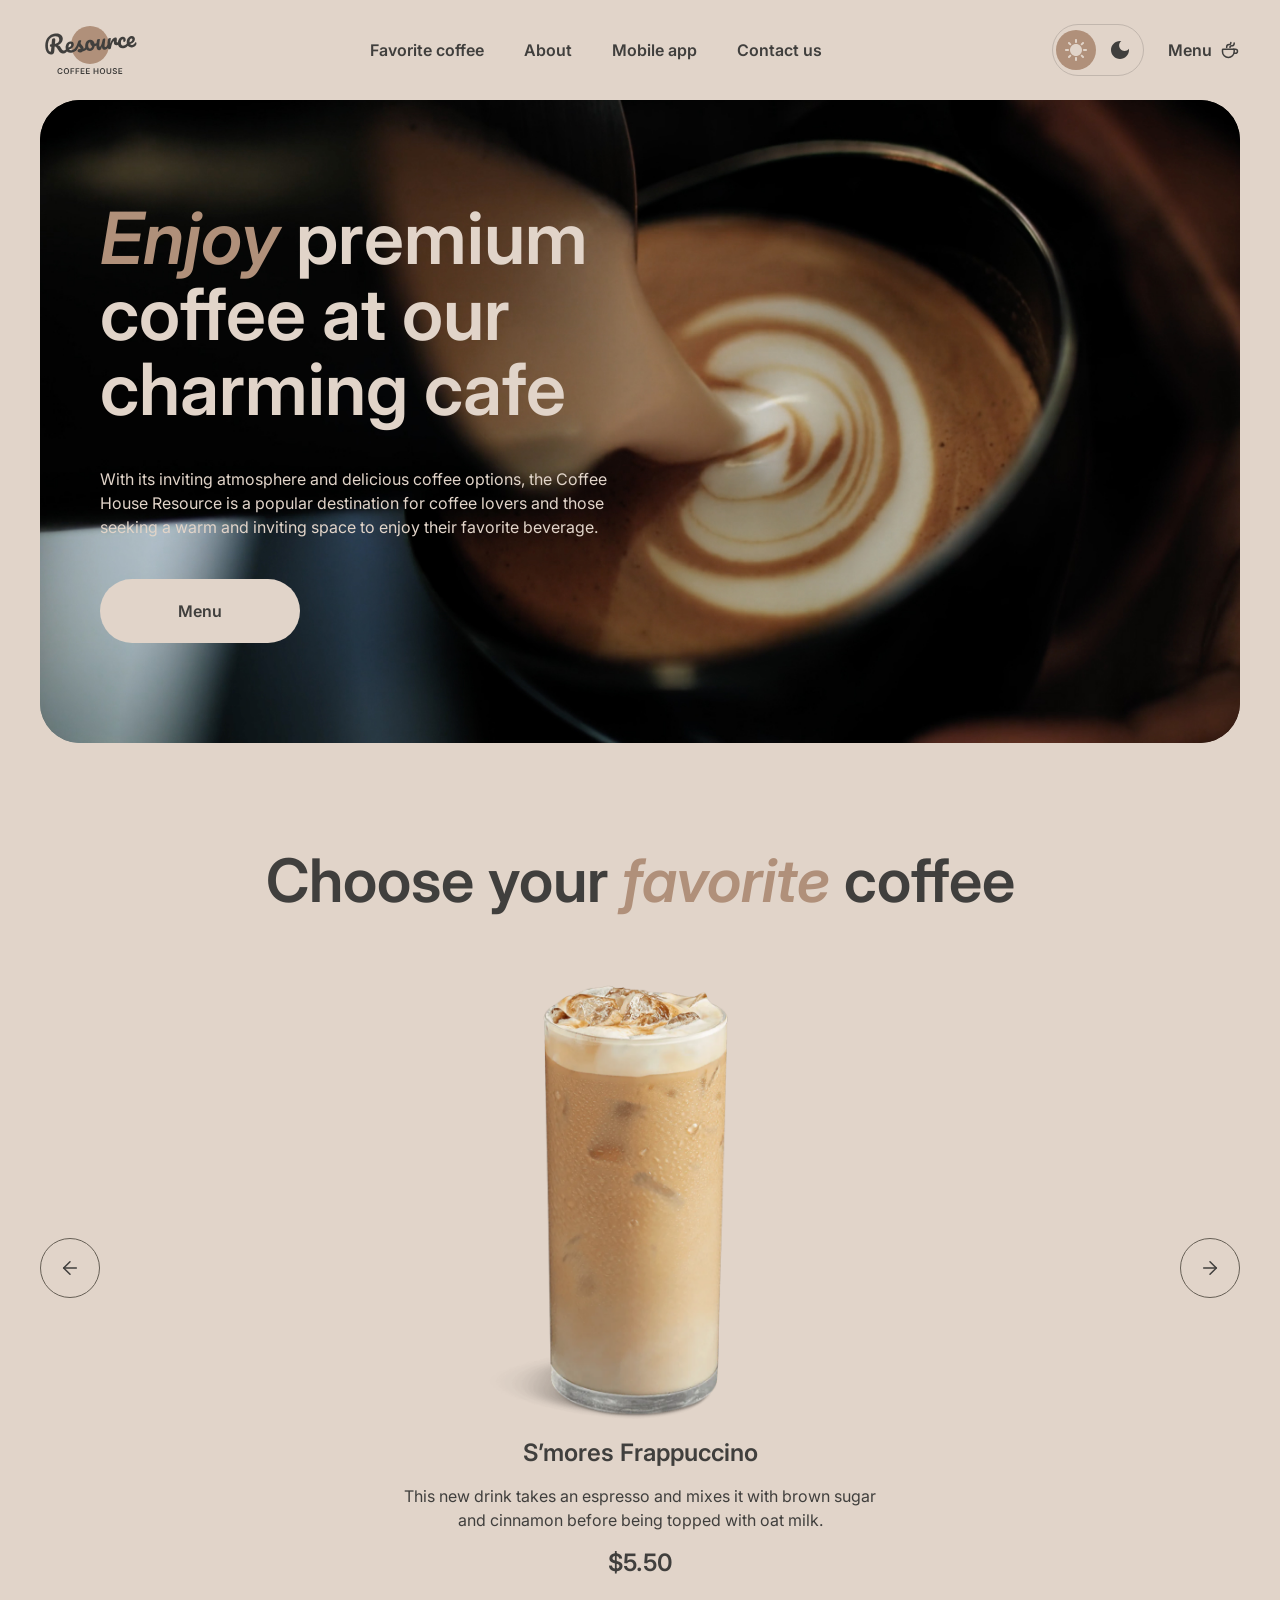
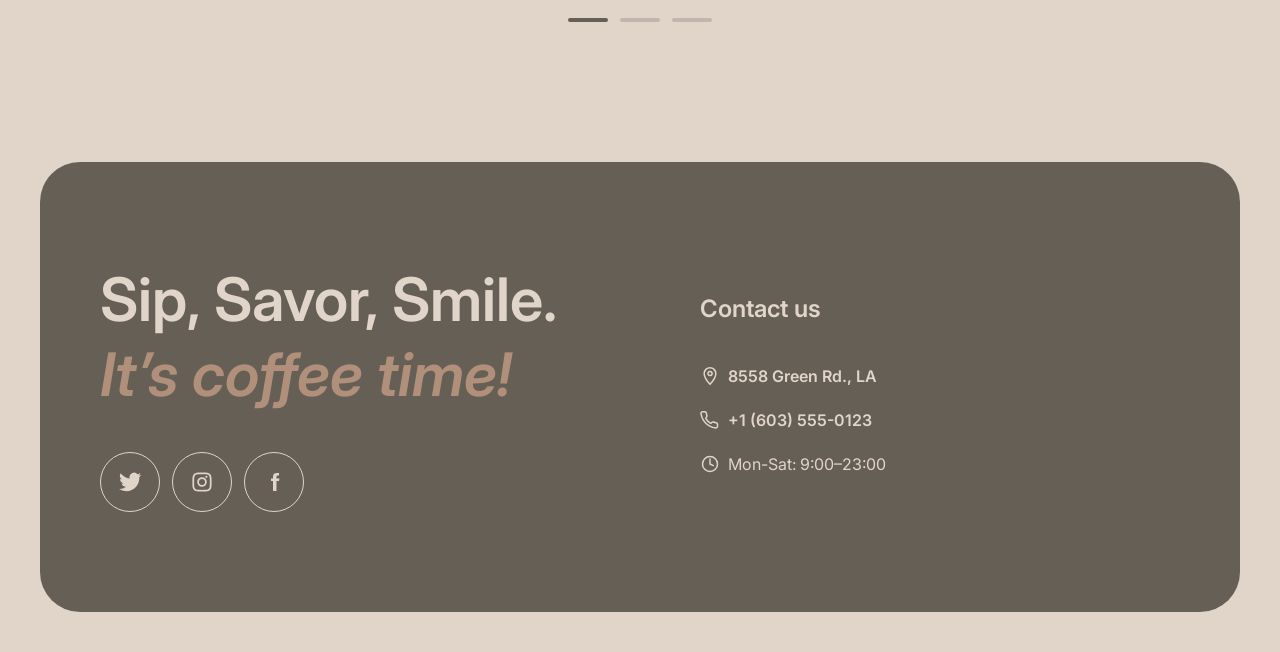
==== commit a3e5a100: "feat: add favorites section with slider" ====
--- a/index.html
+++ b/index.html
@@ -52,7 +52,7 @@
       <nav class="header__nav" aria-label="Main">
         <ul class="header__nav-list">
           <li><a class="link" href="#favorite">Favorite coffee</a></li>
-          <li><a class="link" href="#about">About</a></li>
+          <li><a class="link" href="#">About</a></li>
           <li><a class="link" href="#">Mobile app</a></li>
           <li><a class="link" href="#">Contact us</a></li>
         </ul>
@@ -207,47 +207,6 @@
           </div>
         </div>
       </section>
-
-      <section class="about" id="about" aria-labelledby="about-title">
-        <h2 class="heading-2 about__title" id="about-title">
-          Resource is the <span class="heading-2--accent">perfect and cozy</span> place where you can enjoy a variety of hot beverages, relax, catch up with friends, or get some work done.
-        </h2>
-
-        <div class="about__gallery">
-          <div class="about__column about__column--left">
-            <img
-              class="about__image about__image--1"
-              src="images/about/about-1.jpg"
-              alt="Woman enjoying coffee at a sunny cafe table"
-              width="660"
-              height="590"
-            >
-            <img
-              class="about__image about__image--3"
-              src="images/about/about-3.jpg"
-              alt="Man working on a laptop with a cup of coffee"
-              width="660"
-              height="430"
-            >
-          </div>
-          <div class="about__column about__column--right">
-            <img
-              class="about__image about__image--2"
-              src="images/about/about-2.jpg"
-              alt="Espresso cup on a table with warm cafe lights"
-              width="660"
-              height="430"
-            >
-            <img
-              class="about__image about__image--4"
-              src="images/about/about-4.jpg"
-              alt="Couple sharing coffee together"
-              width="660"
-              height="590"
-            >
-          </div>
-        </div>
-      </section>
     </main>
 
     <footer class="footer">
--- a/styles/common.css
+++ b/styles/common.css
@@ -240,11 +240,12 @@
   gap: 8px;
   color: inherit;
   text-decoration: none;
-  transition: opacity 0.3s ease;
-}
-
-a.footer__contact-link:hover {
-  opacity: 0.7;
+}
+
+a.footer__contact-link.link::after {
+  top: auto;
+  bottom: -4px;
+  height: 1px;
 }
 
 .footer__contact-icon {
--- a/styles/main-page.css
+++ b/styles/main-page.css
@@ -253,79 +253,3 @@
     grid-column: 2;
   }
 }
-
-.about {
-  padding-block: 100px;
-}
-
-.about__title {
-  margin-bottom: 40px;
-  text-align: left;
-}
-
-.about__gallery {
-  display: flex;
-  flex-direction: column;
-  gap: 40px;
-}
-
-.about__column {
-  display: contents;
-}
-
-.about__image {
-  display: block;
-  width: 100%;
-  height: 430px;
-  border-radius: 20px;
-  object-fit: cover;
-  object-position: center;
-}
-
-.about__image--1 {
-  order: 1;
-}
-
-.about__image--2,
-.about__image--3 {
-  display: none;
-}
-
-.about__image--4 {
-  order: 2;
-}
-
-@media (min-width: 768px) {
-  .about__image {
-    height: 590px;
-  }
-}
-
-@media (min-width: 1024px) {
-  .about__gallery {
-    display: grid;
-    grid-template-columns: 1fr 1fr;
-    gap: 40px;
-  }
-
-  .about__column {
-    display: flex;
-    flex-direction: column;
-    gap: 40px;
-  }
-
-  .about__image {
-    display: block;
-    order: unset;
-  }
-
-  .about__image--1,
-  .about__image--4 {
-    height: 590px;
-  }
-
-  .about__image--2,
-  .about__image--3 {
-    height: 430px;
-  }
-}
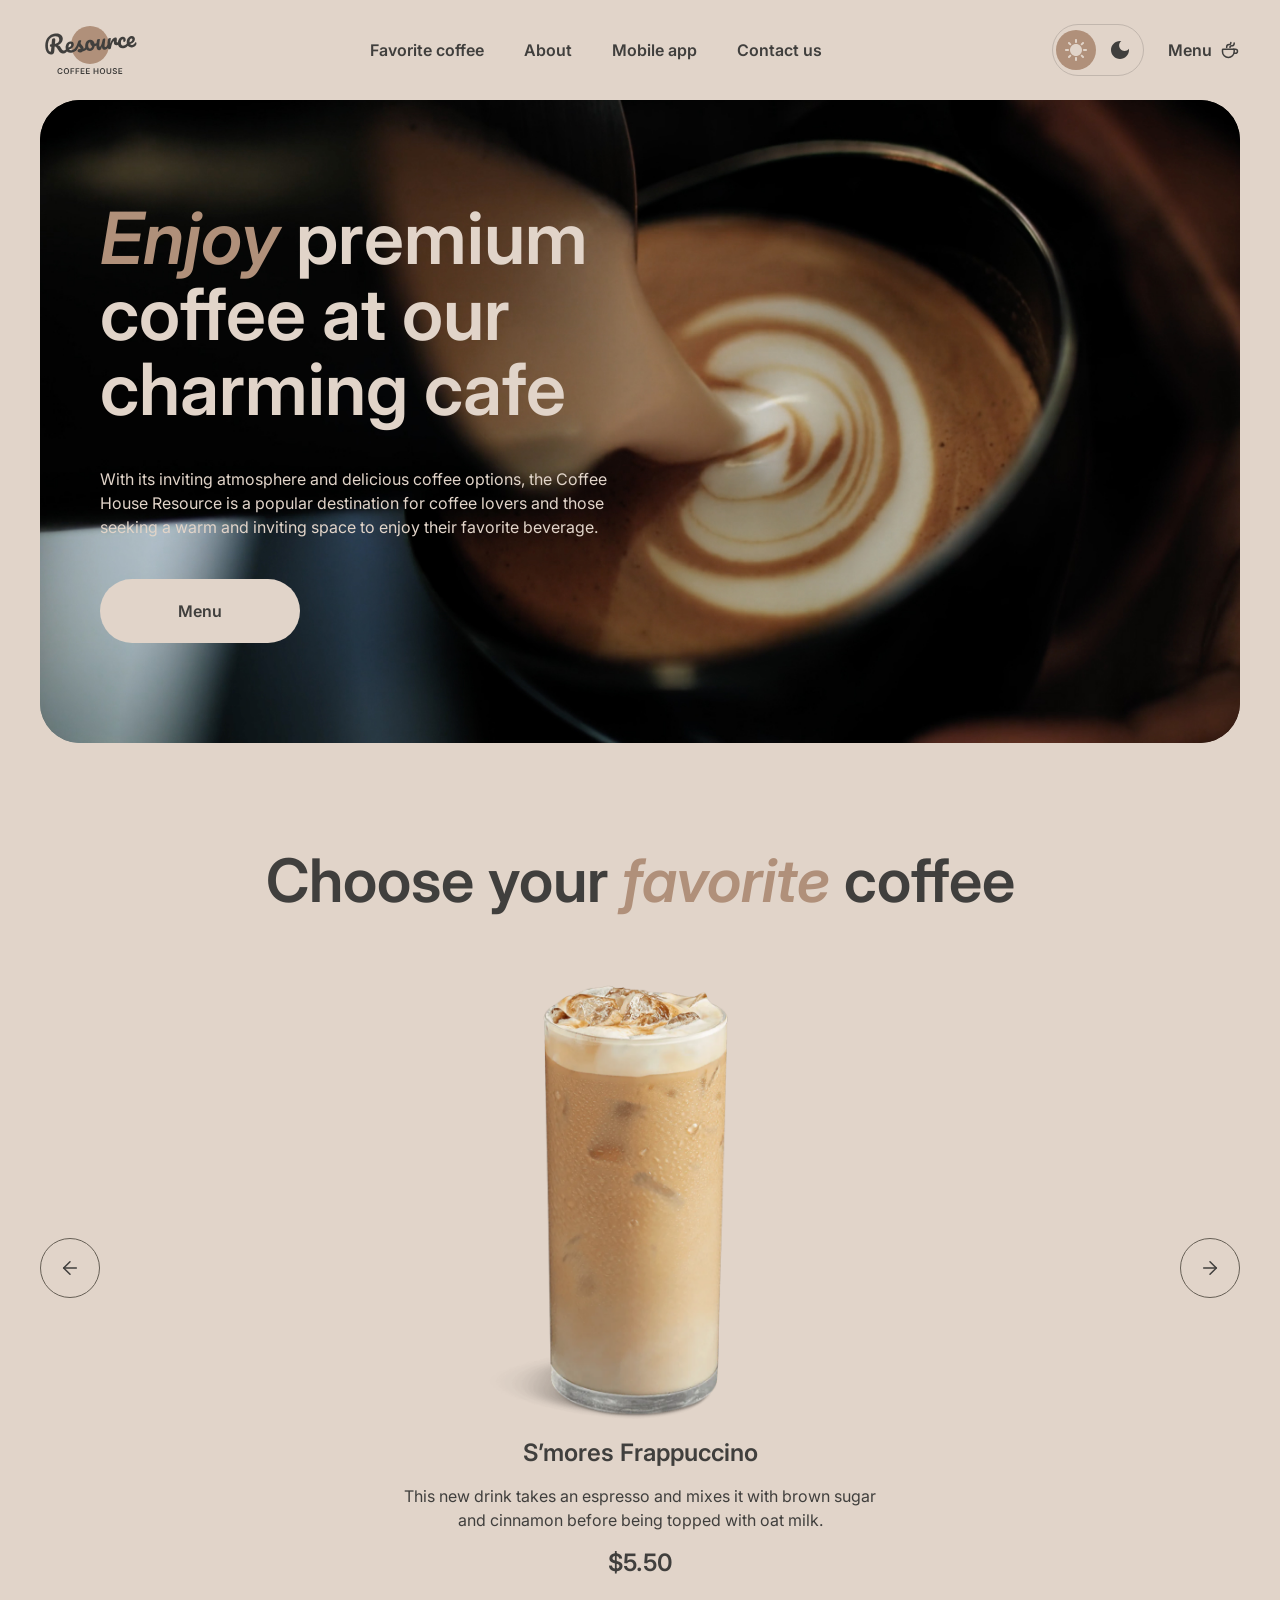
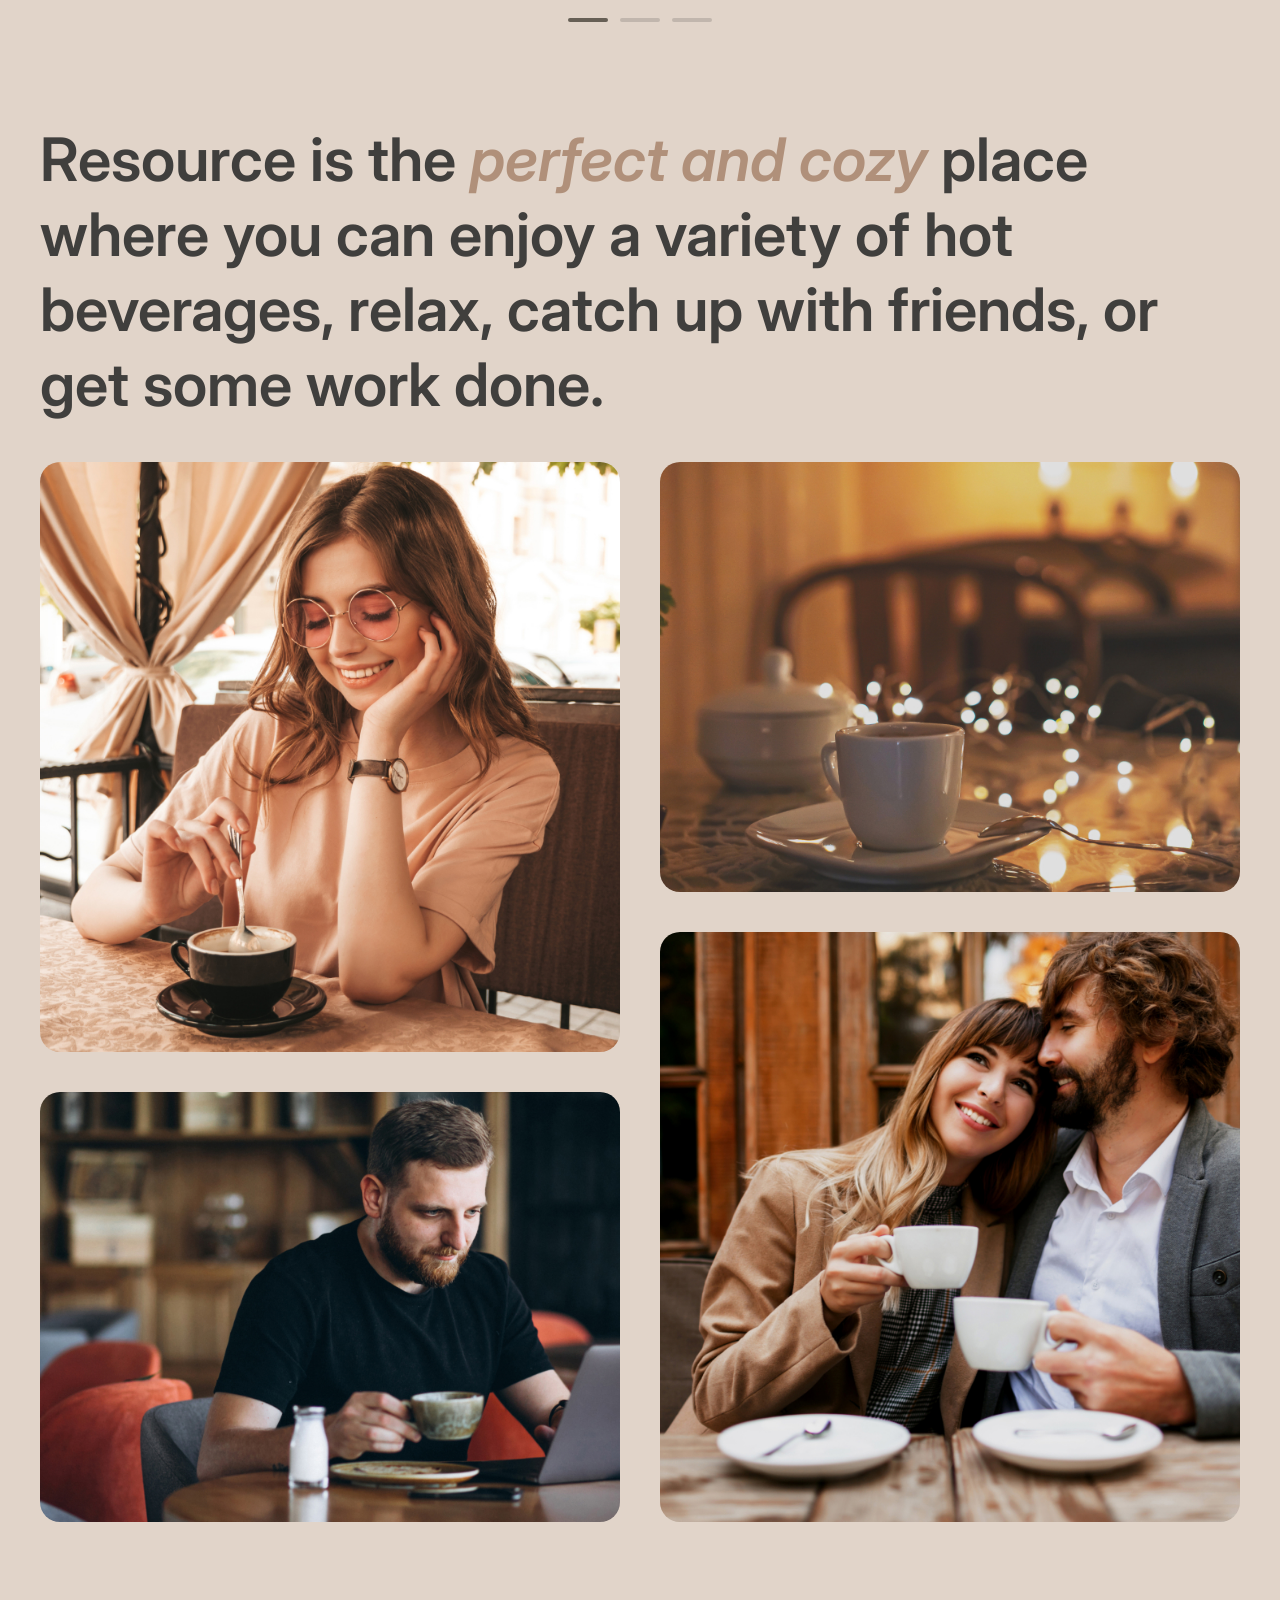
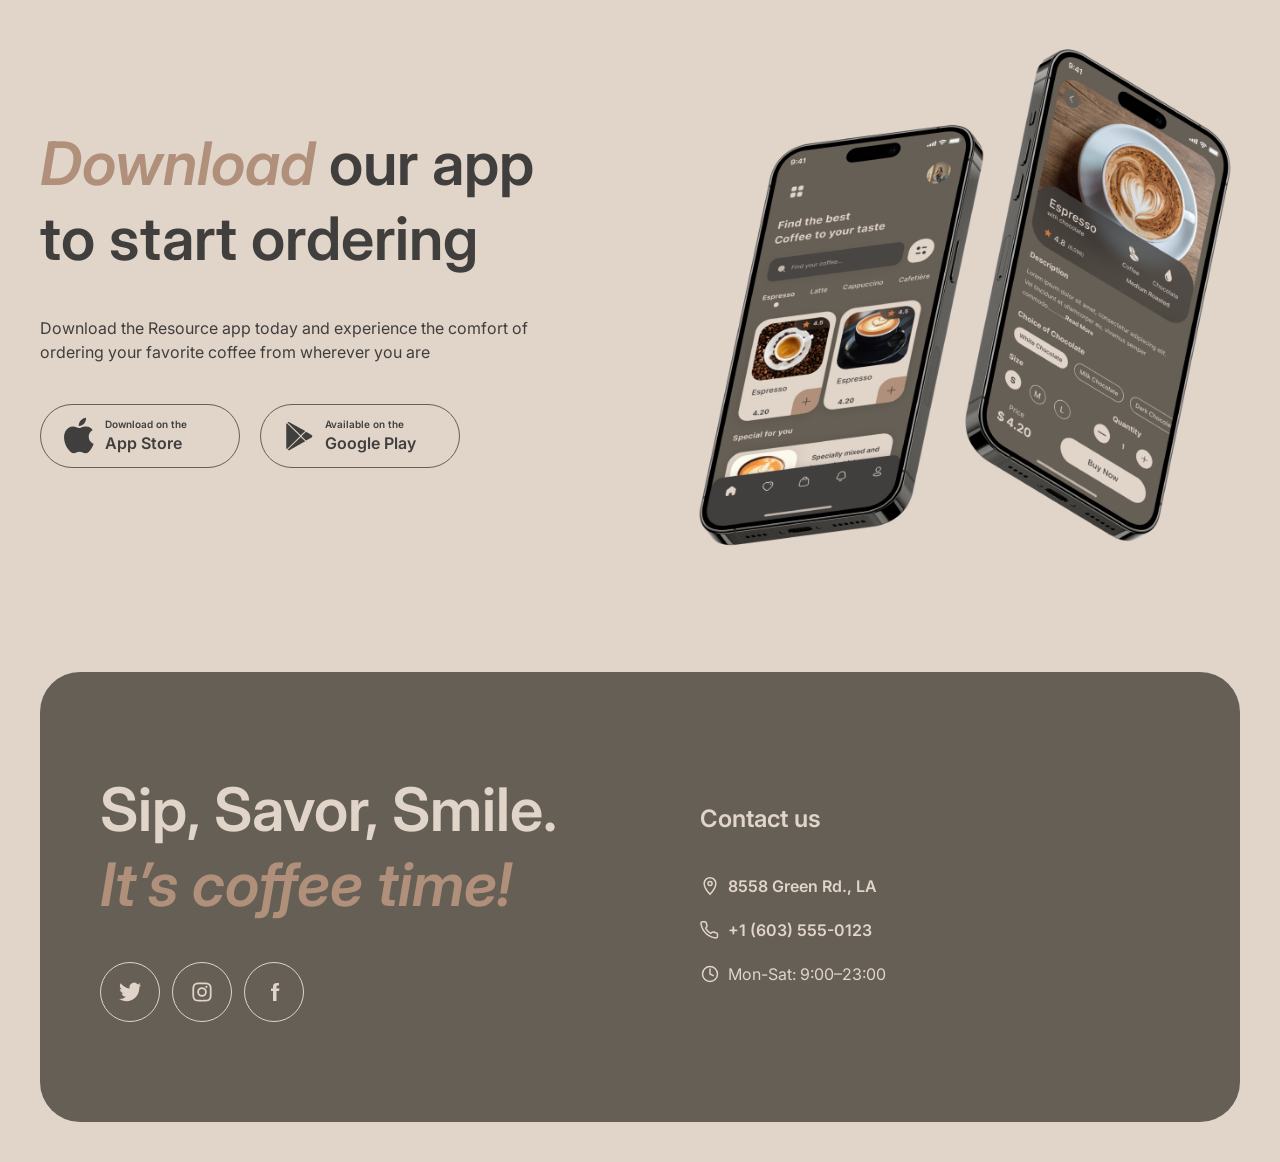
==== commit 84128dc3: "feat: add mobile app section" ====
--- a/index.html
+++ b/index.html
@@ -52,8 +52,8 @@
       <nav class="header__nav" aria-label="Main">
         <ul class="header__nav-list">
           <li><a class="link" href="#favorite">Favorite coffee</a></li>
-          <li><a class="link" href="#">About</a></li>
-          <li><a class="link" href="#">Mobile app</a></li>
+          <li><a class="link" href="#about">About</a></li>
+          <li><a class="link" href="#mobile-app">Mobile app</a></li>
           <li><a class="link" href="#">Contact us</a></li>
         </ul>
       </nav>
@@ -207,6 +207,113 @@
           </div>
         </div>
       </section>
+
+      <section class="about" id="about" aria-labelledby="about-title">
+        <h2 class="heading-2 about__title" id="about-title">
+          Resource is the <span class="heading-2--accent">perfect and cozy</span> place where you can enjoy a variety of hot beverages, relax, catch up with friends, or get some work done.
+        </h2>
+
+        <div class="about__gallery">
+          <div class="about__column about__column--left">
+            <img
+              class="about__image about__image--1"
+              src="images/about/about-1.jpg"
+              alt="Woman enjoying coffee at a sunny cafe table"
+              width="660"
+              height="590"
+            >
+            <img
+              class="about__image about__image--3"
+              src="images/about/about-3.jpg"
+              alt="Man working on a laptop with a cup of coffee"
+              width="660"
+              height="430"
+            >
+          </div>
+          <div class="about__column about__column--right">
+            <img
+              class="about__image about__image--2"
+              src="images/about/about-2.jpg"
+              alt="Espresso cup on a table with warm cafe lights"
+              width="660"
+              height="430"
+            >
+            <img
+              class="about__image about__image--4"
+              src="images/about/about-4.jpg"
+              alt="Couple sharing coffee together"
+              width="660"
+              height="590"
+            >
+          </div>
+        </div>
+      </section>
+
+      <section class="app" id="mobile-app" aria-labelledby="app-title">
+        <div class="app__content">
+          <h2 class="heading-2 app__title" id="app-title">
+            <span class="heading-2--accent">Download</span> our app to start ordering
+          </h2>
+          <p class="medium app__text">
+            Download the Resource app today and experience the comfort of ordering your favorite coffee from wherever you are
+          </p>
+          <div class="app__stores">
+            <a class="app__store" href="https://www.apple.com/app-store/" target="_blank" rel="noopener noreferrer" aria-label="Download on the App Store">
+              <span class="app__store-icon app__store-icon--ios" aria-hidden="true">
+                <img
+                  class="app__store-icon-img app__store-icon-img--dark"
+                  src="images/apps/ios-dark.svg"
+                  alt=""
+                  width="36"
+                  height="36"
+                >
+                <img
+                  class="app__store-icon-img app__store-icon-img--light"
+                  src="images/apps/ios-light.svg"
+                  alt=""
+                  width="36"
+                  height="36"
+                >
+              </span>
+              <span class="app__store-text">
+                <span class="caption app__store-caption">Download on the</span>
+                <span class="link app__store-name">App Store</span>
+              </span>
+            </a>
+            <a class="app__store" href="https://play.google.com/store/apps" target="_blank" rel="noopener noreferrer" aria-label="Get it on Google Play">
+              <span class="app__store-icon app__store-icon--android" aria-hidden="true">
+                <img
+                  class="app__store-icon-img app__store-icon-img--dark"
+                  src="images/apps/android-dark.svg"
+                  alt=""
+                  width="36"
+                  height="36"
+                >
+                <img
+                  class="app__store-icon-img app__store-icon-img--light"
+                  src="images/apps/android-light.svg"
+                  alt=""
+                  width="36"
+                  height="36"
+                >
+              </span>
+              <span class="app__store-text">
+                <span class="caption app__store-caption">Available on the</span>
+                <span class="link app__store-name">Google Play</span>
+              </span>
+            </a>
+          </div>
+        </div>
+        <div class="app__media">
+          <img
+            class="app__image"
+            src="images/apps/mobile-screens.png"
+            alt="Coffee House mobile app screens on two phones"
+            width="630"
+            height="630"
+          >
+        </div>
+      </section>
     </main>
 
     <footer class="footer">
--- a/styles/common.css
+++ b/styles/common.css
@@ -168,7 +168,7 @@
 }
 
 .footer {
-  padding: 40px var(--layout-padding);
+  padding: 0 var(--layout-padding) 40px;
 }
 
 .footer__inner {
--- a/styles/main-page.css
+++ b/styles/main-page.css
@@ -253,3 +253,237 @@
     grid-column: 2;
   }
 }
+
+.about__title {
+  margin-bottom: 40px;
+  text-align: left;
+}
+
+.about__gallery {
+  display: flex;
+  flex-direction: column;
+  gap: 40px;
+  margin-bottom: 100px;
+}
+
+.about__column {
+  display: contents;
+}
+
+.about__image {
+  display: block;
+  width: 100%;
+  height: 430px;
+  border-radius: 20px;
+  object-fit: cover;
+  object-position: center;
+}
+
+.about__image--1 {
+  order: 1;
+}
+
+.about__image--2,
+.about__image--3 {
+  display: none;
+}
+
+.about__image--4 {
+  order: 2;
+}
+
+@media (min-width: 768px) {
+  .about__image {
+    height: 590px;
+  }
+}
+
+@media (min-width: 1024px) {
+  .about__gallery {
+    display: grid;
+    grid-template-columns: 1fr 1fr;
+    gap: 40px;
+  }
+
+  .about__column {
+    display: flex;
+    flex-direction: column;
+    gap: 40px;
+  }
+
+  .about__image {
+    display: block;
+    order: unset;
+  }
+
+  .about__image--1,
+  .about__image--4 {
+    height: 590px;
+  }
+
+  .about__image--2,
+  .about__image--3 {
+    height: 430px;
+  }
+}
+
+.app {
+  display: flex;
+  flex-direction: column;
+  gap: 40px;
+  margin-bottom: 100px;
+}
+
+.app__content {
+  display: flex;
+  flex-direction: column;
+  align-items: flex-start;
+  gap: 40px;
+}
+
+.app__title {
+  text-align: left;
+}
+
+.app__stores {
+  display: flex;
+  flex-direction: column;
+  gap: 20px;
+  width: 100%;
+}
+
+.app__store {
+  display: inline-flex;
+  align-items: center;
+  gap: 8px;
+  width: fit-content;
+  min-width: 200px;
+  padding: 12px 26px 12px 20px;
+  border: 1px solid var(--border-inverse);
+  border-radius: 100px;
+  color: var(--text-primary);
+  text-decoration: none;
+  transition:
+    background-color 0.3s ease,
+    color 0.3s ease;
+}
+
+.app__store-icon {
+  position: relative;
+  display: grid;
+  flex-shrink: 0;
+  place-items: center;
+  width: 36px;
+  height: 36px;
+}
+
+.app__store-icon-img {
+  grid-area: 1 / 1;
+  display: block;
+  width: 36px;
+  height: 36px;
+  object-fit: contain;
+}
+
+/* Apple glyph has more empty space in the SVG; Play fills the box denser */
+.app__store-icon--ios .app__store-icon-img {
+  width: 36px;
+  height: 36px;
+  transform: scale(1.12);
+  transform-origin: center;
+}
+
+.app__store-icon--android .app__store-icon-img {
+  width: 36px;
+  height: 36px;
+  transform: scale(0.86);
+  transform-origin: center;
+}
+
+.app__store-icon-img--light {
+  opacity: 0;
+}
+
+.app__store-icon-img--dark {
+  opacity: 1;
+}
+
+[data-theme="dark"] .app__store-icon-img--dark {
+  opacity: 0;
+}
+
+[data-theme="dark"] .app__store-icon-img--light {
+  opacity: 1;
+}
+
+.app__store-text {
+  display: flex;
+  flex-direction: column;
+  align-items: flex-start;
+}
+
+.app__store-name {
+  color: inherit;
+}
+
+.app__store-name.link::after {
+  display: none;
+}
+
+.app__media {
+  width: 100%;
+}
+
+.app__image {
+  display: block;
+  width: 100%;
+  height: auto;
+}
+
+@media (hover: hover) and (pointer: fine) {
+  .app__store:hover {
+    background-color: var(--border-inverse);
+    color: var(--text-inverse);
+  }
+
+  [data-theme="dark"] .app__store:hover {
+    color: var(--bg-page);
+  }
+
+  .app__store:hover .app__store-icon-img--dark {
+    opacity: 0;
+  }
+
+  .app__store:hover .app__store-icon-img--light {
+    opacity: 1;
+  }
+
+  [data-theme="dark"] .app__store:hover .app__store-icon-img--dark {
+    opacity: 1;
+  }
+
+  [data-theme="dark"] .app__store:hover .app__store-icon-img--light {
+    opacity: 0;
+  }
+}
+
+@media (min-width: 768px) {
+  .app__stores {
+    flex-direction: row;
+    flex-wrap: wrap;
+    width: auto;
+  }
+}
+
+@media (min-width: 1024px) {
+  .app {
+    display: grid;
+    grid-template-columns: 1fr 1fr;
+    align-items: center;
+    gap: 100px;
+  }
+
+  .app__content {
+    max-width: 630px;
+  }
+}
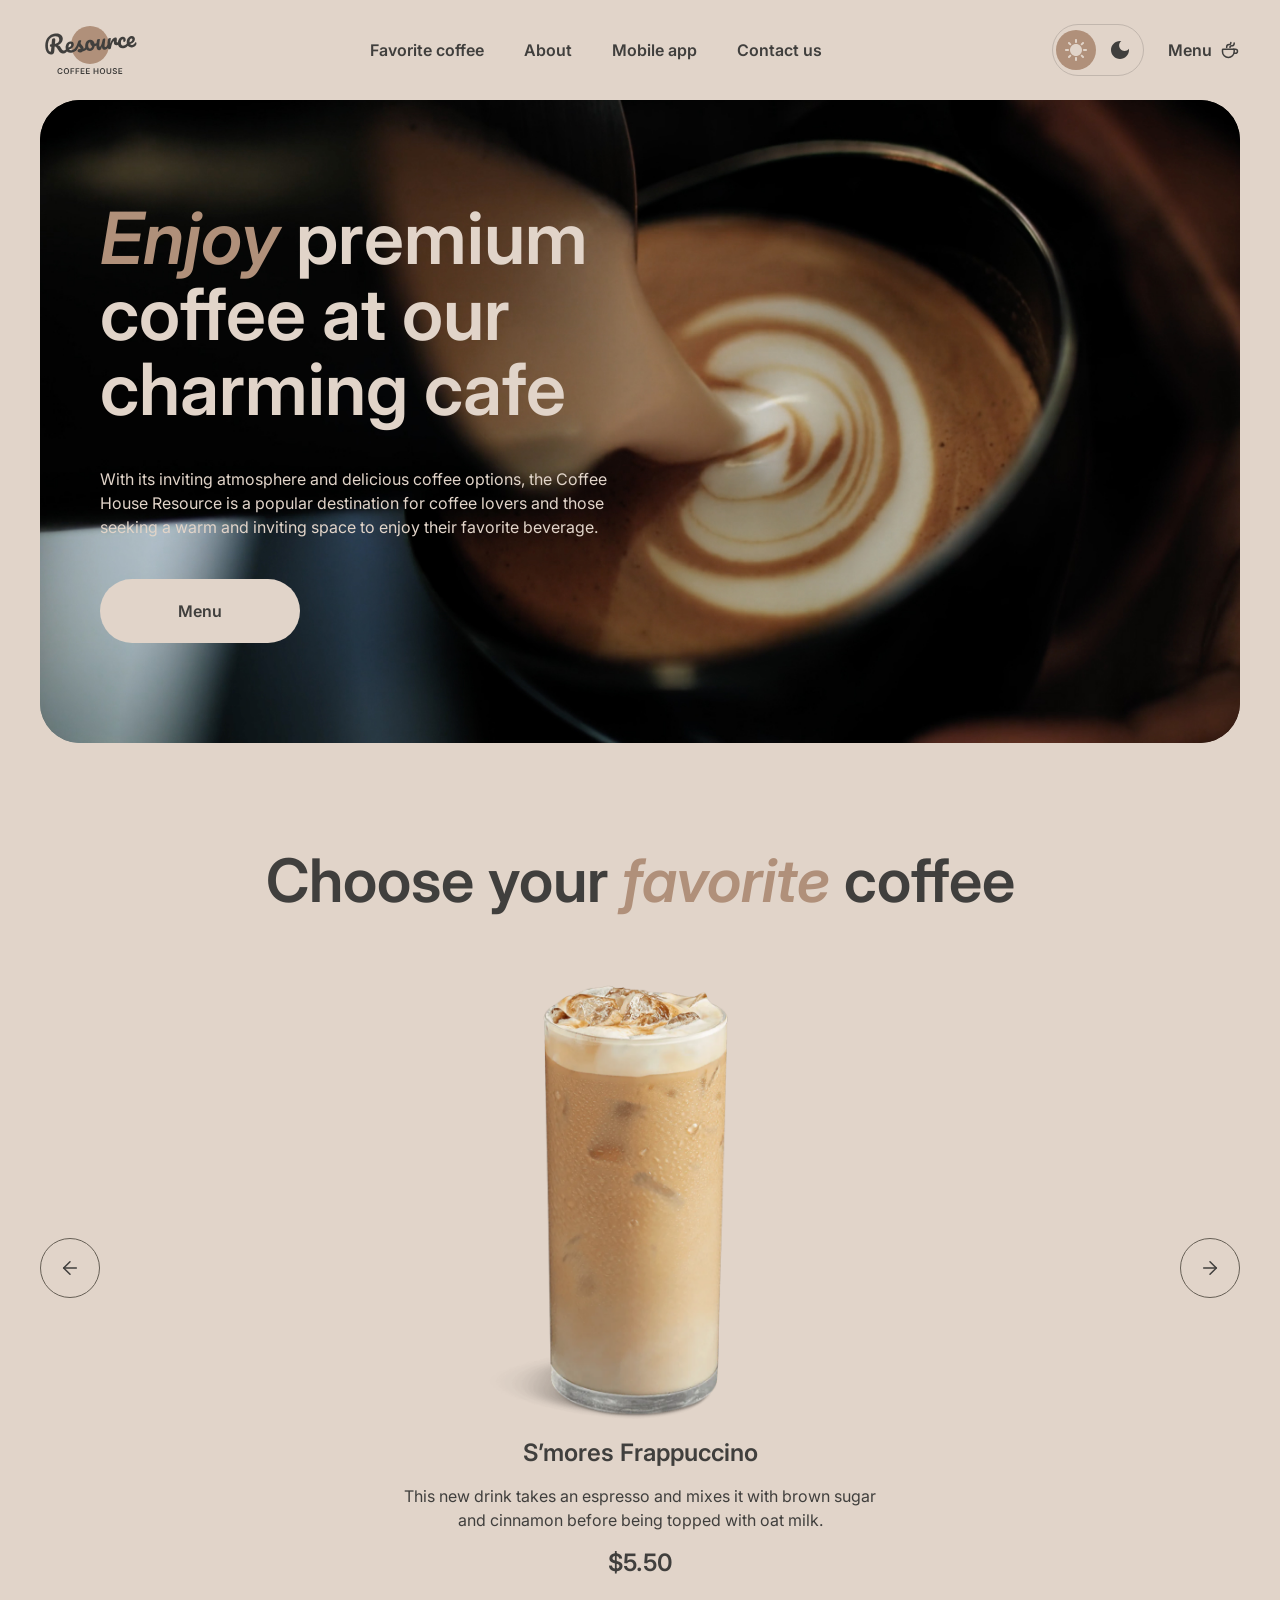
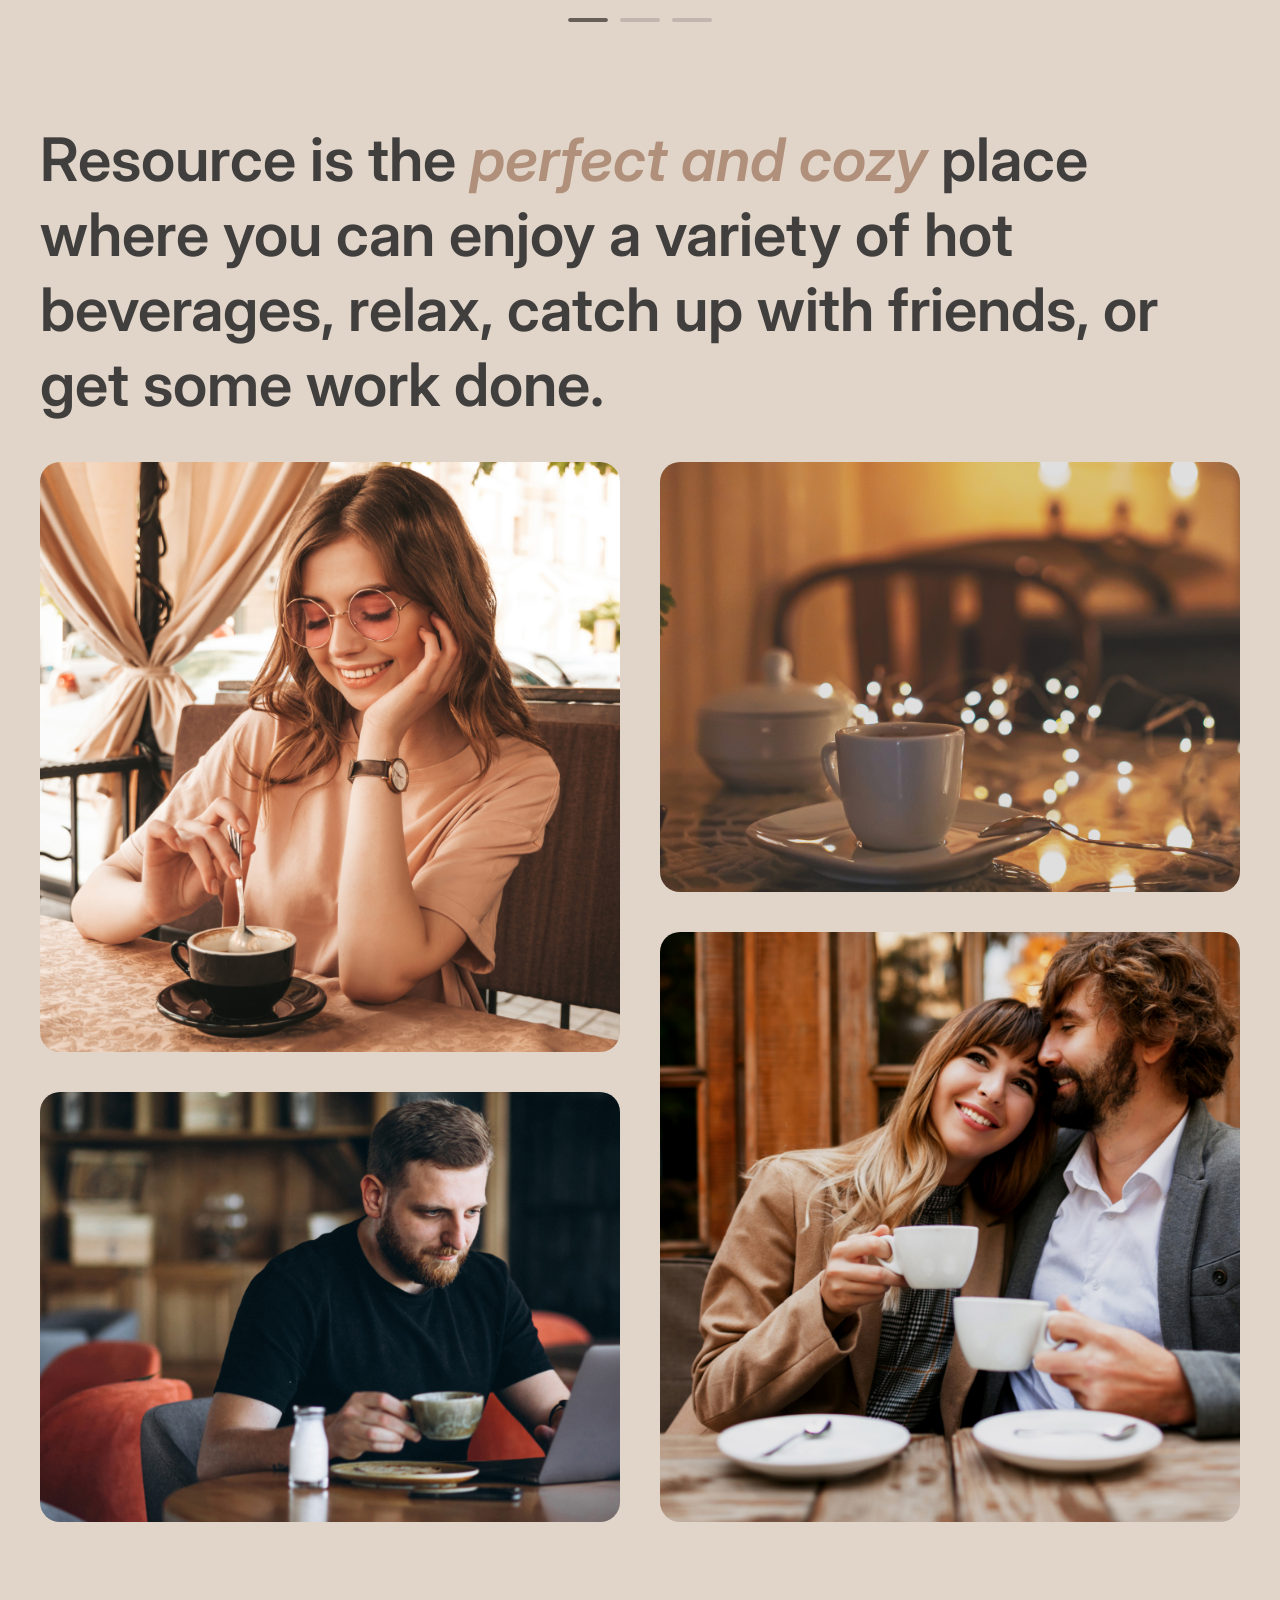
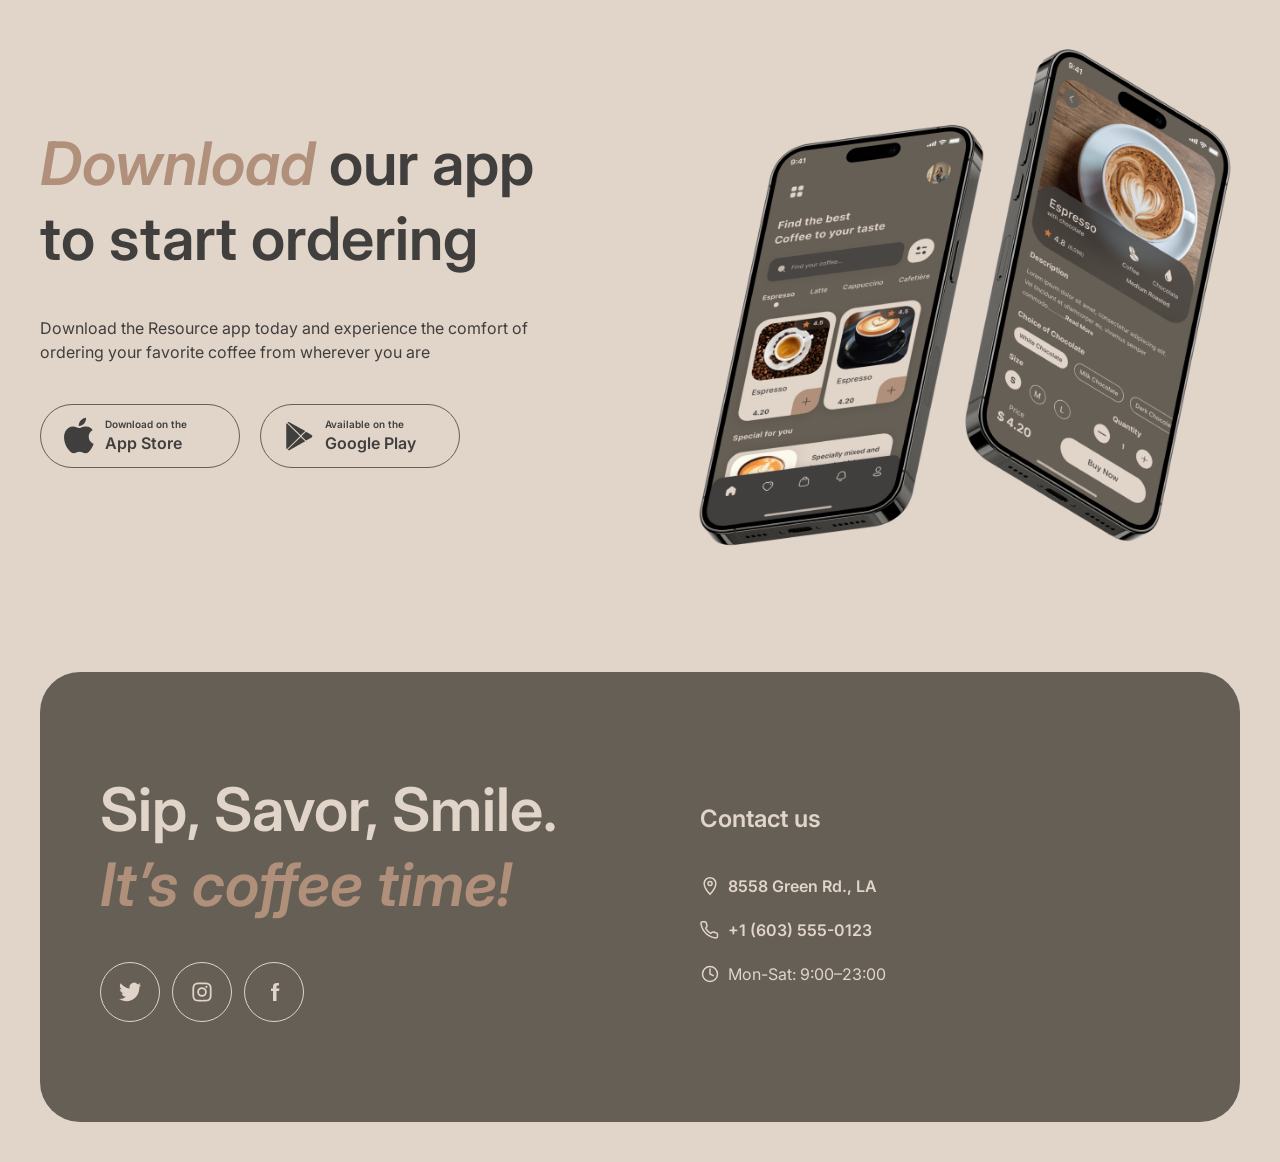
==== commit 2ade8f28: "feat: refactor image handling in about and catalog sections with new frame structure and hover effec" ====
--- a/index.html
+++ b/index.html
@@ -4,6 +4,7 @@
     <meta charset="UTF-8">
     <meta name="viewport" content="width=device-width, initial-scale=1.0">
     <title>Resource Coffee</title>
+    <link rel="icon" href="favicon.ico" type="image/x-icon">
     <link rel="preconnect" href="https://fonts.googleapis.com">
     <link rel="preconnect" href="https://fonts.gstatic.com" crossorigin>
     <link href="https://fonts.googleapis.com/css2?family=Inter:ital,wght@0,400;0,600;1,600&display=swap" rel="stylesheet">
@@ -25,7 +26,7 @@
   </head>
   <body>
     <header class="header">
-      <a class="header__logo" href="#" aria-label="Resource Coffee">
+      <a class="header__logo" href="index.html" aria-label="Resource Coffee">
         <svg class="logo" width="100" height="60" aria-hidden="true" viewBox="0 0 100 60" fill="none" xmlns="http://www.w3.org/2000/svg">
         <path d="M69 25C69 35.4934 60.4934 44 50 44C39.5066 44 31 35.4934 31 25C31 14.5066 39.5066 6 50 6C60.4934 6 69 14.5066 69 25Z" fill="#B0907A"/>
         <path d="M95.6784 22.2913C95.8856 22.2732 96.0534 22.3548 96.1817 22.5364C96.326 22.7165 96.4127 22.9739 96.442 23.3086C96.4922 23.8824 96.4 24.3884 96.1652 24.8265C95.7789 25.5509 95.2359 26.1365 94.5362 26.5832C93.8524 27.0285 93.0084 27.295 92.0042 27.3829C90.4741 27.5168 89.2469 27.1664 88.3226 26.3318C87.3969 25.4812 86.8658 24.2749 86.7291 22.7129C86.6329 21.6131 86.7748 20.5727 87.1547 19.5919C87.5333 18.5951 88.1046 17.7822 88.8687 17.1532C89.6487 16.5229 90.5568 16.1623 91.5928 16.0717C92.5173 15.9908 93.2829 16.2049 93.8895 16.714C94.4948 17.2071 94.8386 17.9239 94.9209 18.8643C95.0171 19.9641 94.7016 20.9473 93.9743 21.814C93.2617 22.6633 91.9772 23.4021 90.1208 24.0303C90.5675 24.73 91.2451 25.0401 92.1537 24.9606C92.8072 24.9035 93.3279 24.7053 93.7158 24.3662C94.1197 24.0257 94.5692 23.4725 95.0643 22.7064C95.2346 22.4506 95.4393 22.3122 95.6784 22.2913ZM91.3914 18.4503C90.8016 18.5019 90.3295 18.8885 89.9751 19.6102C89.6365 20.3304 89.5098 21.1767 89.5949 22.149L89.5991 22.1968C90.5199 21.8914 91.2318 21.4918 91.7347 20.9981C92.2376 20.5044 92.4632 19.9626 92.4117 19.3729C92.3852 19.0701 92.2766 18.8386 92.0859 18.6786C91.9098 18.5013 91.6783 18.4252 91.3914 18.4503Z" fill="currentColor"/>
@@ -54,7 +55,7 @@
           <li><a class="link" href="#favorite">Favorite coffee</a></li>
           <li><a class="link" href="#about">About</a></li>
           <li><a class="link" href="#mobile-app">Mobile app</a></li>
-          <li><a class="link" href="#">Contact us</a></li>
+          <li><a class="link" href="#contacts">Contact us</a></li>
         </ul>
       </nav>
       <div class="header__actions">
@@ -70,24 +71,58 @@
             </svg>
           </button>
         </div>
-        <a class="link header__menu" href="#">
-          Menu
-          <svg class="header__menu-icon" width="20" height="20" aria-hidden="true" viewBox="0 0 20 20" fill="none" xmlns="http://www.w3.org/2000/svg">
-            <path d="M14.167 9.76667V11.6667C14.167 14.8883 11.5553 17.5 8.33366 17.5C5.112 17.5 2.50033 14.8883 2.50033 11.6667V9.76667C2.50033 9.4353 2.76896 9.16667 3.10033 9.16667H13.567C13.8984 9.16667 14.167 9.4353 14.167 9.76667Z" stroke="currentColor" stroke-width="1.5" stroke-linecap="round" stroke-linejoin="round"/>
-            <path d="M10.0003 7.50008C10.0003 6.66675 10.5956 5.83341 11.786 5.83341C13.101 5.83341 14.167 4.76743 14.167 3.45246V2.91675" stroke="currentColor" stroke-width="1.5" stroke-linecap="round" stroke-linejoin="round"/>
-            <path d="M6.66634 7.5V7.08333C6.66634 5.70262 7.78563 4.58333 9.16634 4.58333C10.0868 4.58333 10.833 3.83714 10.833 2.91667V2.5" stroke="currentColor" stroke-width="1.5" stroke-linecap="round" stroke-linejoin="round"/>
-            <path d="M13.333 9.16675H15.4163C16.5669 9.16675 17.4997 10.0995 17.4997 11.2501C17.4997 12.4007 16.5669 13.3334 15.4163 13.3334H14.1663" stroke="currentColor" stroke-width="1.5" stroke-linecap="round" stroke-linejoin="round"/>
-          </svg>
-        </a>
-        <button class="header__burger" type="button" aria-label="Open menu">
-          <svg class="header__burger-icon" width="44" height="44" aria-hidden="true" viewBox="0 0 44 44" fill="none" xmlns="http://www.w3.org/2000/svg">
+        <nav class="header__catalog-nav" aria-label="Catalog">
+          <a class="link header__menu" href="catalog.html">
+            Menu
+            <svg class="header__menu-icon" width="20" height="20" aria-hidden="true" viewBox="0 0 20 20" fill="none" xmlns="http://www.w3.org/2000/svg">
+              <path d="M14.167 9.76667V11.6667C14.167 14.8883 11.5553 17.5 8.33366 17.5C5.112 17.5 2.50033 14.8883 2.50033 11.6667V9.76667C2.50033 9.4353 2.76896 9.16667 3.10033 9.16667H13.567C13.8984 9.16667 14.167 9.4353 14.167 9.76667Z" stroke="currentColor" stroke-width="1.5" stroke-linecap="round" stroke-linejoin="round"/>
+              <path d="M10.0003 7.50008C10.0003 6.66675 10.5956 5.83341 11.786 5.83341C13.101 5.83341 14.167 4.76743 14.167 3.45246V2.91675" stroke="currentColor" stroke-width="1.5" stroke-linecap="round" stroke-linejoin="round"/>
+              <path d="M6.66634 7.5V7.08333C6.66634 5.70262 7.78563 4.58333 9.16634 4.58333C10.0868 4.58333 10.833 3.83714 10.833 2.91667V2.5" stroke="currentColor" stroke-width="1.5" stroke-linecap="round" stroke-linejoin="round"/>
+              <path d="M13.333 9.16675H15.4163C16.5669 9.16675 17.4997 10.0995 17.4997 11.2501C17.4997 12.4007 16.5669 13.3334 15.4163 13.3334H14.1663" stroke="currentColor" stroke-width="1.5" stroke-linecap="round" stroke-linejoin="round"/>
+            </svg>
+          </a>
+        </nav>
+        <button
+          class="header__burger"
+          type="button"
+          data-burger
+          aria-expanded="false"
+          aria-controls="mobile-menu"
+          aria-label="Open menu"
+        >
+          <svg class="header__burger-icon header__burger-icon--burger" width="44" height="44" aria-hidden="true" viewBox="0 0 44 44" fill="none" xmlns="http://www.w3.org/2000/svg">
             <rect x="0.5" y="0.5" width="43" height="43" rx="21.5" stroke="var(--border-inverse)"/>
             <path d="M14 18H30" stroke="currentColor" stroke-width="1.5" stroke-linecap="round" stroke-linejoin="round"/>
             <path d="M14 26H30" stroke="currentColor" stroke-width="1.5" stroke-linecap="round" stroke-linejoin="round"/>
           </svg>
+          <svg class="header__burger-icon header__burger-icon--close" width="44" height="44" aria-hidden="true" viewBox="0 0 44 44" fill="none" xmlns="http://www.w3.org/2000/svg">
+            <rect x="0.5" y="0.5" width="43" height="43" rx="21.5" stroke="var(--border-inverse)"/>
+            <path d="M28 16 16 28" stroke="currentColor" stroke-width="1.5" stroke-linecap="round" stroke-linejoin="round"/>
+            <path d="M16 16 28 28" stroke="currentColor" stroke-width="1.5" stroke-linecap="round" stroke-linejoin="round"/>
+          </svg>
         </button>
       </div>
     </header>
+
+    <nav class="mobile-menu" id="mobile-menu" data-mobile-menu aria-hidden="true" aria-label="Mobile">
+      <ul class="mobile-menu__list">
+        <li><a class="burger-link" href="#favorite">Favorite coffee</a></li>
+        <li><a class="burger-link" href="#about">About</a></li>
+        <li><a class="burger-link" href="#mobile-app">Mobile app</a></li>
+        <li><a class="burger-link" href="#contacts">Contact us</a></li>
+        <li>
+          <a class="burger-link mobile-menu__catalog" href="catalog.html">
+            Menu
+            <svg class="mobile-menu__catalog-icon" width="40" height="40" aria-hidden="true" viewBox="0 0 20 20" fill="none" xmlns="http://www.w3.org/2000/svg">
+              <path d="M14.167 9.76667V11.6667C14.167 14.8883 11.5553 17.5 8.33366 17.5C5.112 17.5 2.50033 14.8883 2.50033 11.6667V9.76667C2.50033 9.4353 2.76896 9.16667 3.10033 9.16667H13.567C13.8984 9.16667 14.167 9.4353 14.167 9.76667Z" stroke="currentColor" stroke-width="1.5" stroke-linecap="round" stroke-linejoin="round"/>
+              <path d="M10.0003 7.50008C10.0003 6.66675 10.5956 5.83341 11.786 5.83341C13.101 5.83341 14.167 4.76743 14.167 3.45246V2.91675" stroke="currentColor" stroke-width="1.5" stroke-linecap="round" stroke-linejoin="round"/>
+              <path d="M6.66634 7.5V7.08333C6.66634 5.70262 7.78563 4.58333 9.16634 4.58333C10.0868 4.58333 10.833 3.83714 10.833 2.91667V2.5" stroke="currentColor" stroke-width="1.5" stroke-linecap="round" stroke-linejoin="round"/>
+              <path d="M13.333 9.16675H15.4163C16.5669 9.16675 17.4997 10.0995 17.4997 11.2501C17.4997 12.4007 16.5669 13.3334 15.4163 13.3334H14.1663" stroke="currentColor" stroke-width="1.5" stroke-linecap="round" stroke-linejoin="round"/>
+            </svg>
+          </a>
+        </li>
+      </ul>
+    </nav>
 
     <main class="main">
       <section class="hero" aria-label="Welcome">
@@ -112,7 +147,7 @@
             is a popular destination for coffee lovers and those seeking a warm and inviting space to enjoy their
             favorite beverage.
           </p>
-          <a class="button hero__button" href="#">
+          <a class="button hero__button" href="catalog.html">
             <span class="hero__button-label">Menu</span>
             <svg class="hero__button-icon" width="20" height="20" aria-hidden="true" viewBox="0 0 20 20" fill="none" xmlns="http://www.w3.org/2000/svg">
               <path d="M14.167 9.76667V11.6667C14.167 14.8883 11.5553 17.5 8.33366 17.5C5.112 17.5 2.50033 14.8883 2.50033 11.6667V9.76667C2.50033 9.4353 2.76896 9.16667 3.10033 9.16667H13.567C13.8984 9.16667 14.167 9.4353 14.167 9.76667Z" stroke="currentColor" stroke-width="1.5" stroke-linecap="round" stroke-linejoin="round"/>
@@ -215,36 +250,44 @@
 
         <div class="about__gallery">
           <div class="about__column about__column--left">
-            <img
-              class="about__image about__image--1"
-              src="images/about/about-1.jpg"
-              alt="Woman enjoying coffee at a sunny cafe table"
-              width="660"
-              height="590"
-            >
-            <img
-              class="about__image about__image--3"
-              src="images/about/about-3.jpg"
-              alt="Man working on a laptop with a cup of coffee"
-              width="660"
-              height="430"
-            >
+            <div class="about__frame about__frame--1">
+              <img
+                class="about__image"
+                src="images/about/about-1.jpg"
+                alt="Woman enjoying coffee at a sunny cafe table"
+                width="660"
+                height="590"
+              >
+            </div>
+            <div class="about__frame about__frame--3">
+              <img
+                class="about__image"
+                src="images/about/about-3.jpg"
+                alt="Man working on a laptop with a cup of coffee"
+                width="660"
+                height="430"
+              >
+            </div>
           </div>
           <div class="about__column about__column--right">
-            <img
-              class="about__image about__image--2"
-              src="images/about/about-2.jpg"
-              alt="Espresso cup on a table with warm cafe lights"
-              width="660"
-              height="430"
-            >
-            <img
-              class="about__image about__image--4"
-              src="images/about/about-4.jpg"
-              alt="Couple sharing coffee together"
-              width="660"
-              height="590"
-            >
+            <div class="about__frame about__frame--2">
+              <img
+                class="about__image"
+                src="images/about/about-2.jpg"
+                alt="Espresso cup on a table with warm cafe lights"
+                width="660"
+                height="430"
+              >
+            </div>
+            <div class="about__frame about__frame--4">
+              <img
+                class="about__image"
+                src="images/about/about-4.jpg"
+                alt="Couple sharing coffee together"
+                width="660"
+                height="590"
+              >
+            </div>
           </div>
         </div>
       </section>
@@ -350,7 +393,7 @@
           </ul>
         </div>
 
-        <div class="footer__contacts">
+        <div class="footer__contacts" id="contacts">
           <h3 class="footer__contacts-title heading-3">Contact us</h3>
           <ul class="footer__contacts-list">
             <li>
@@ -383,6 +426,7 @@
       </div>
     </footer>
     <script src="scripts/theme.js"></script>
+    <script src="scripts/menu.js"></script>
     <script src="scripts/slider.js"></script>
   </body>
 </html>
--- a/styles/global.css
+++ b/styles/global.css
@@ -4,6 +4,10 @@
   margin: 0;
   padding: 0;
   box-sizing: border-box;
+}
+
+html {
+  scroll-behavior: smooth;
 }
 
 :root {
--- a/styles/common.css
+++ b/styles/common.css
@@ -26,6 +26,10 @@
   margin-inline: 40px;
 }
 
+.header__nav:empty {
+  display: none;
+}
+
 .header__nav-list {
   display: none;
   align-items: center;
@@ -36,7 +40,23 @@
   list-style: none;
 }
 
-@media (min-width: 921px) {
+@media (max-width: 768px) {
+  :root {
+    --header-offset: 80px;
+  }
+
+  .header__nav {
+    display: none;
+  }
+
+  .header {
+    position: relative;
+    z-index: 200;
+    background-color: var(--bg-page);
+  }
+}
+
+@media (min-width: 769px) {
   .header__nav-list {
     display: flex;
   }
@@ -121,6 +141,10 @@
   flex-shrink: 0;
 }
 
+.header__catalog-nav {
+  display: contents;
+}
+
 .header__menu {
   display: none;
   align-items: center;
@@ -129,7 +153,7 @@
   color: var(--text-primary);
 }
 
-@media (min-width: 921px) {
+@media (min-width: 769px) {
   .header__menu {
     display: inline-flex;
   }
@@ -141,6 +165,7 @@
 }
 
 .header__burger {
+  position: relative;
   display: inline-flex;
   align-items: center;
   justify-content: center;
@@ -155,10 +180,116 @@
 
 .header__burger-icon {
   display: block;
-}
-
-@media (min-width: 921px) {
+  transition:
+    opacity 0.3s ease,
+    transform 0.3s ease;
+}
+
+.header__burger-icon--close {
+  position: absolute;
+  inset: 0;
+  margin: auto;
+  opacity: 0;
+  transform: rotate(-90deg);
+  pointer-events: none;
+}
+
+body.is-menu-open .header__burger-icon--burger {
+  opacity: 0;
+  transform: rotate(90deg);
+}
+
+body.is-menu-open .header__burger-icon--close {
+  opacity: 1;
+  transform: rotate(0deg);
+}
+
+@media (min-width: 769px) {
   .header__burger {
+    display: none;
+  }
+}
+
+.mobile-menu {
+  position: fixed;
+  top: var(--header-offset, 100px);
+  left: 0;
+  right: 0;
+  bottom: 0;
+  z-index: 150;
+  display: flex;
+  flex-direction: column;
+  align-items: center;
+  justify-content: flex-start;
+  padding: 40px var(--layout-padding);
+  overflow-x: hidden;
+  overflow-y: auto;
+  background-color: var(--bg-page);
+  transform: translateY(calc(-100% - var(--header-offset, 100px)));
+  transition: transform 0.5s ease;
+}
+
+body.is-menu-open .mobile-menu {
+  transform: translateY(0);
+}
+
+.mobile-menu__list {
+  display: flex;
+  flex-direction: column;
+  align-items: center;
+  gap: 60px;
+  margin-block: auto;
+  list-style: none;
+}
+
+.mobile-menu__list > li:last-child {
+  margin-top: 40px;
+}
+
+@media (max-height: 700px) {
+  .mobile-menu {
+    padding-block: 24px;
+  }
+
+  .mobile-menu__list {
+    gap: 32px;
+  }
+
+  .mobile-menu__list > li:last-child {
+    margin-top: 24px;
+  }
+}
+
+.mobile-menu__list a {
+  color: var(--text-primary);
+  text-decoration: none;
+  transition: color 0.3s ease;
+}
+
+.mobile-menu__catalog {
+  display: inline-flex;
+  align-items: center;
+  gap: 8px;
+}
+
+.mobile-menu__catalog-icon {
+  display: block;
+  flex-shrink: 0;
+  width: 40px;
+  height: 40px;
+}
+
+.mobile-menu__catalog-icon path {
+  stroke-width: 1;
+}
+
+body.is-menu-open {
+  overflow: hidden;
+  padding-right: var(--scrollbar-compensation, 0px);
+}
+
+@media (min-width: 769px) {
+  .mobile-menu {
     display: none;
   }
 }
@@ -210,15 +341,18 @@
   height: 60px;
   border: 1px solid var(--text-inverse);
   border-radius: 100px;
+  background-color: transparent;
   color: var(--text-inverse);
   transition:
     background-color 0.3s ease,
+    border-color 0.3s ease,
     color 0.3s ease;
 }
 
 .footer__social-link:hover {
-  background-color: var(--text-inverse);
-  color: var(--bg-container);
+  border-color: var(--bg-page);
+  background-color: var(--bg-page);
+  color: var(--text-primary);
 }
 
 .footer__contacts {
@@ -245,7 +379,7 @@
 a.footer__contact-link.link::after {
   top: auto;
   bottom: -4px;
-  height: 1px;
+  height: 2px;
 }
 
 .footer__contact-icon {
--- a/styles/main-page.css
+++ b/styles/main-page.css
@@ -132,6 +132,8 @@
   width: 100%;
   max-width: 480px;
   overflow: hidden;
+  touch-action: pan-y;
+  user-select: none;
 }
 
 .slider__track {
@@ -159,6 +161,9 @@
   height: auto;
   aspect-ratio: 1 / 1;
   object-fit: cover;
+  pointer-events: none;
+  -webkit-user-drag: none;
+  user-select: none;
 }
 
 .slider__content {
@@ -190,7 +195,18 @@
   cursor: pointer;
   transition:
     background-color 0.3s ease,
+    border-color 0.3s ease,
     color 0.3s ease;
+}
+
+@media (max-width: 767px) {
+  .slider {
+    cursor: grab;
+  }
+
+  .slider.is-dragging {
+    cursor: grabbing;
+  }
 }
 
 .slider__arrow--prev {
@@ -214,26 +230,56 @@
 
 @media (hover: hover) and (pointer: fine) {
   .slider__arrow:hover {
+    border-color: var(--border-inverse);
     background-color: var(--border-inverse);
     color: var(--text-inverse);
   }
 
   [data-theme="dark"] .slider__arrow:hover {
-    color: var(--bg-page);
+    border-color: var(--border-primary);
+    background-color: var(--border-primary);
+    color: var(--text-primary);
   }
 }
 
 .slider__bullet {
+  position: relative;
   display: block;
+  overflow: hidden;
   width: 40px;
   height: 4px;
   border-radius: 100px;
   background-color: var(--border-primary);
-  transition: background-color 0.3s ease;
-}
-
-.slider__bullet.is-active {
+}
+
+.slider__bullet-fill {
+  display: block;
+  width: 0;
+  height: 100%;
+  border-radius: inherit;
   background-color: var(--border-inverse);
+}
+
+.slider__bullet.is-active .slider__bullet-fill {
+  width: 0;
+  animation: slider-progress 5s linear forwards;
+}
+
+@keyframes slider-progress {
+  from {
+    width: 0;
+  }
+
+  to {
+    width: 100%;
+  }
+}
+
+@media (prefers-reduced-motion: reduce) {
+  .slider__bullet.is-active .slider__bullet-fill {
+    animation: none;
+    width: 100%;
+  }
 }
 
 @media (min-width: 768px) {
@@ -270,30 +316,43 @@
   display: contents;
 }
 
+.about__frame {
+  overflow: hidden;
+  width: 100%;
+  height: 430px;
+  border-radius: 20px;
+}
+
 .about__image {
   display: block;
   width: 100%;
-  height: 430px;
-  border-radius: 20px;
+  height: 100%;
   object-fit: cover;
   object-position: center;
-}
-
-.about__image--1 {
+  transition: transform 0.4s ease;
+}
+
+.about__frame--1 {
   order: 1;
 }
 
-.about__image--2,
-.about__image--3 {
+.about__frame--2,
+.about__frame--3 {
   display: none;
 }
 
-.about__image--4 {
+.about__frame--4 {
   order: 2;
 }
 
+@media (hover: hover) and (pointer: fine) {
+  .about__frame:hover .about__image {
+    transform: scale(1.05);
+  }
+}
+
 @media (min-width: 768px) {
-  .about__image {
+  .about__frame {
     height: 590px;
   }
 }
@@ -311,18 +370,18 @@
     gap: 40px;
   }
 
-  .about__image {
+  .about__frame {
     display: block;
     order: unset;
   }
 
-  .about__image--1,
-  .about__image--4 {
+  .about__frame--1,
+  .about__frame--4 {
     height: 590px;
   }
 
-  .about__image--2,
-  .about__image--3 {
+  .about__frame--2,
+  .about__frame--3 {
     height: 430px;
   }
 }
